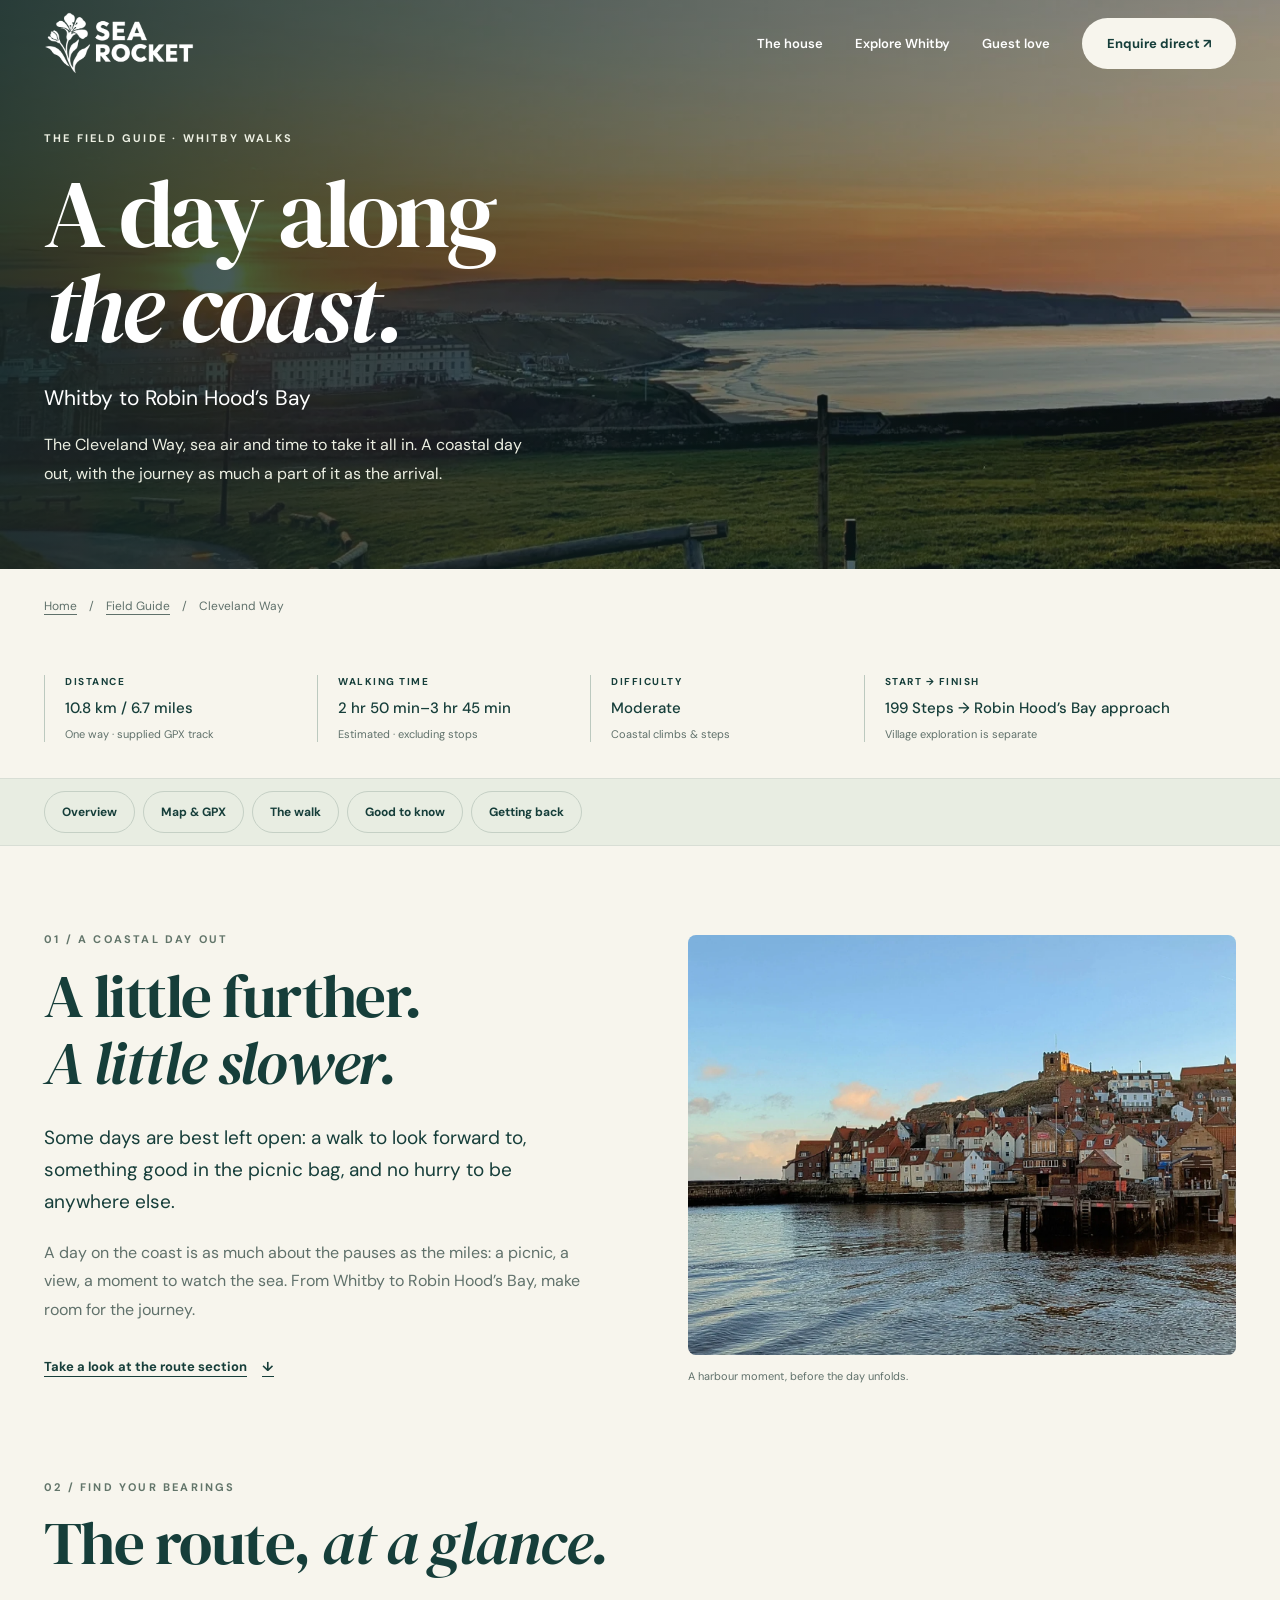
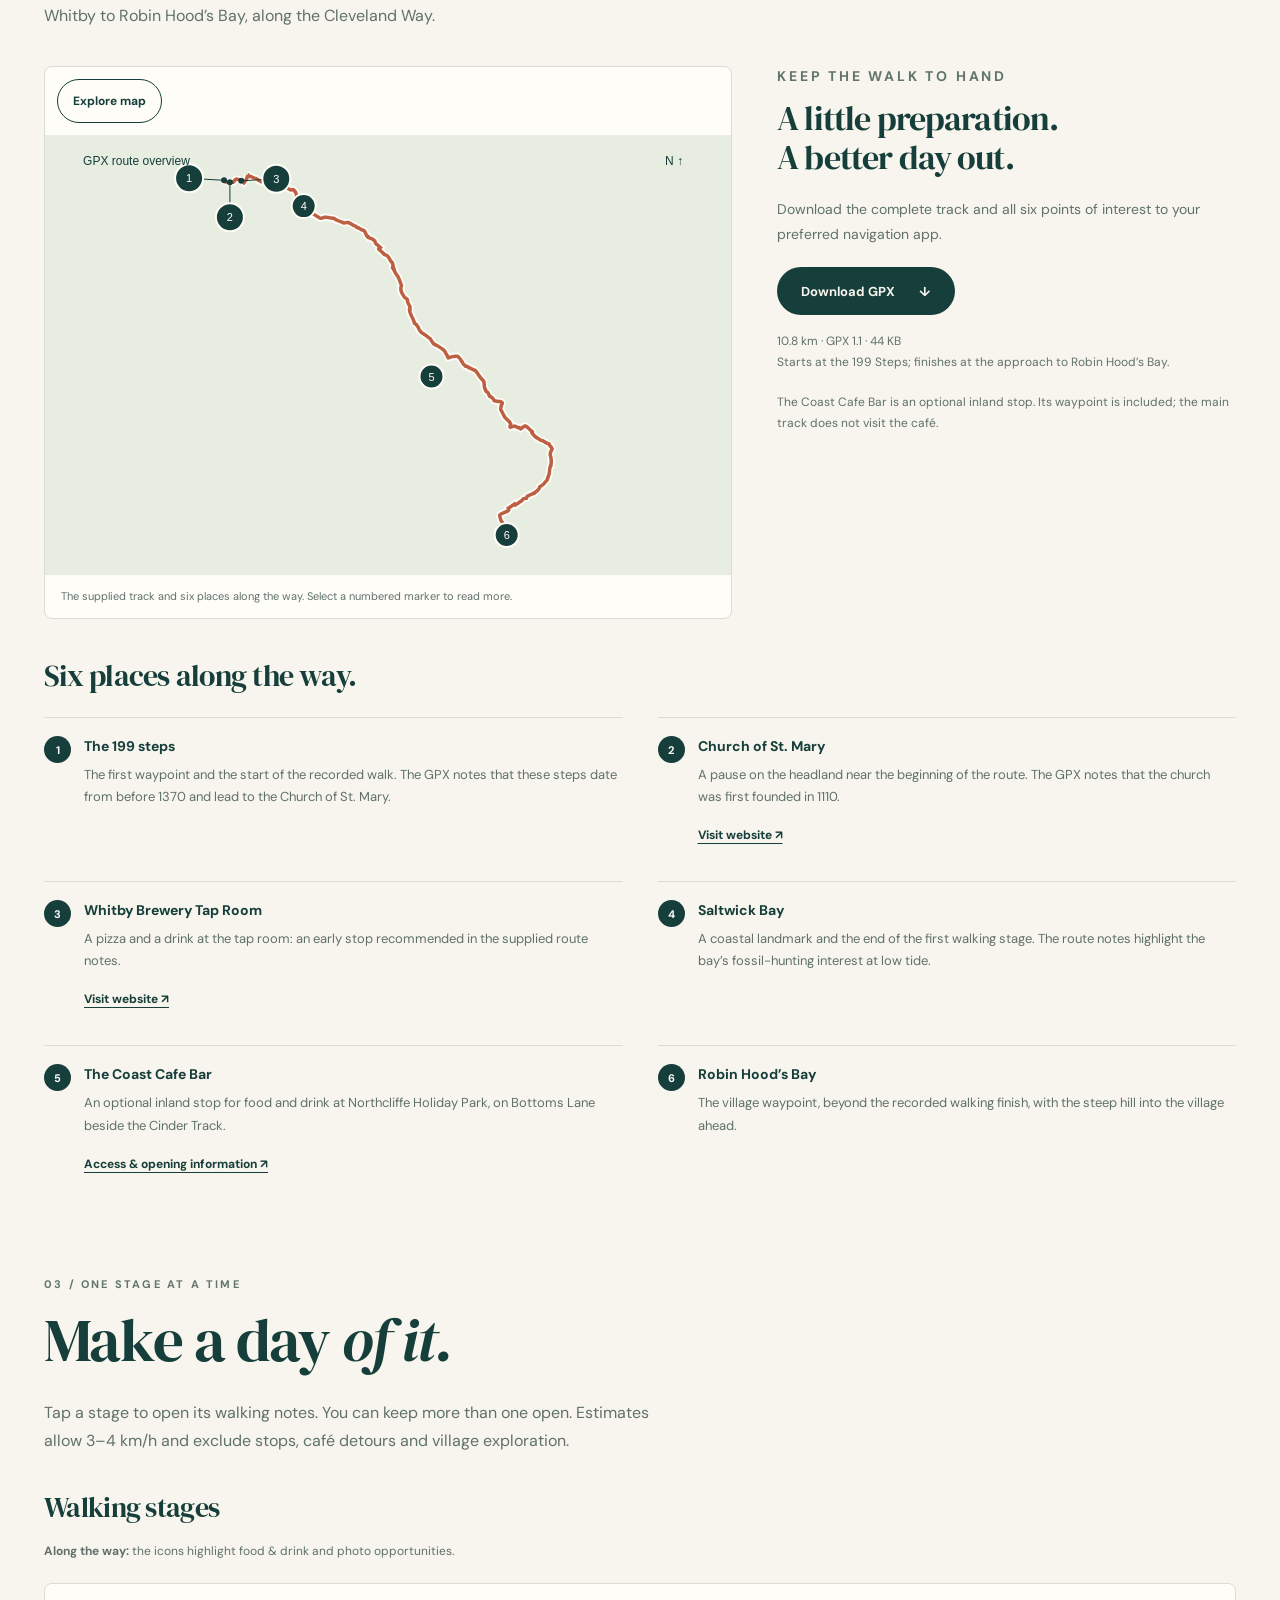
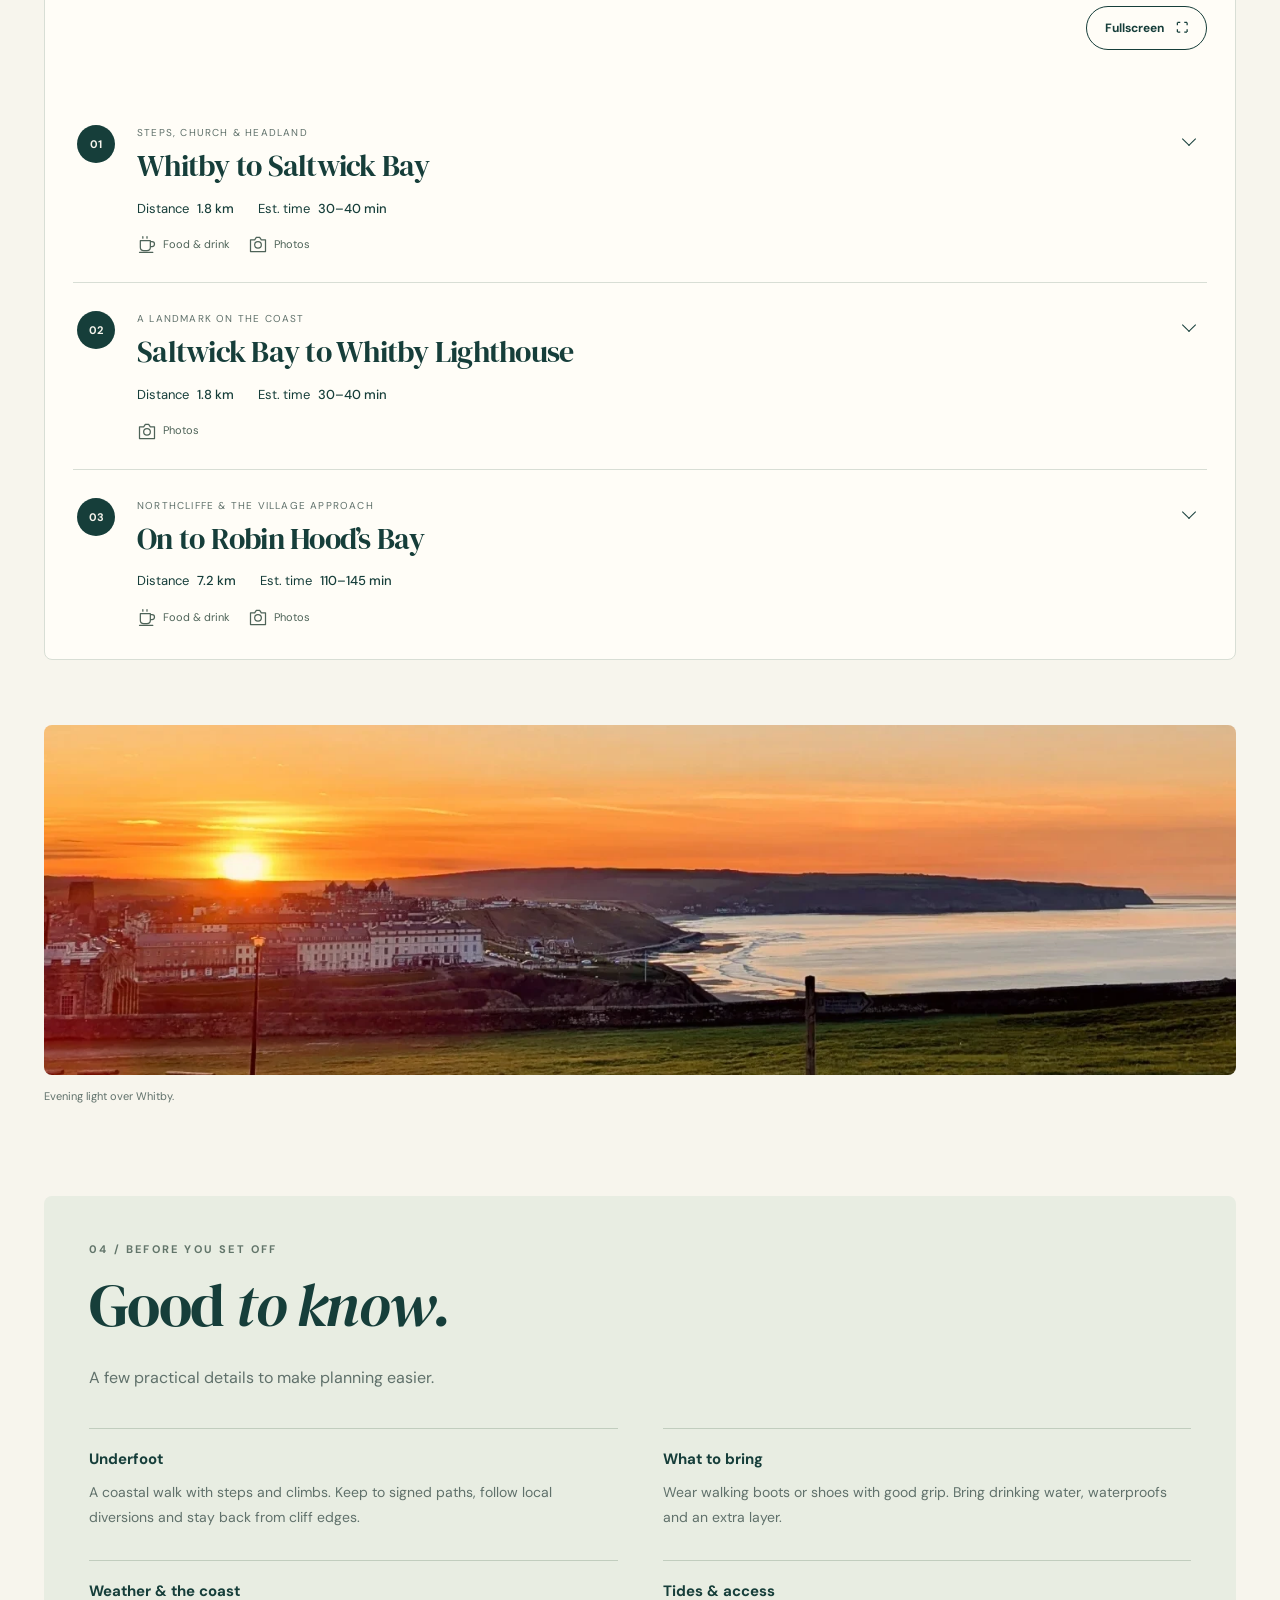
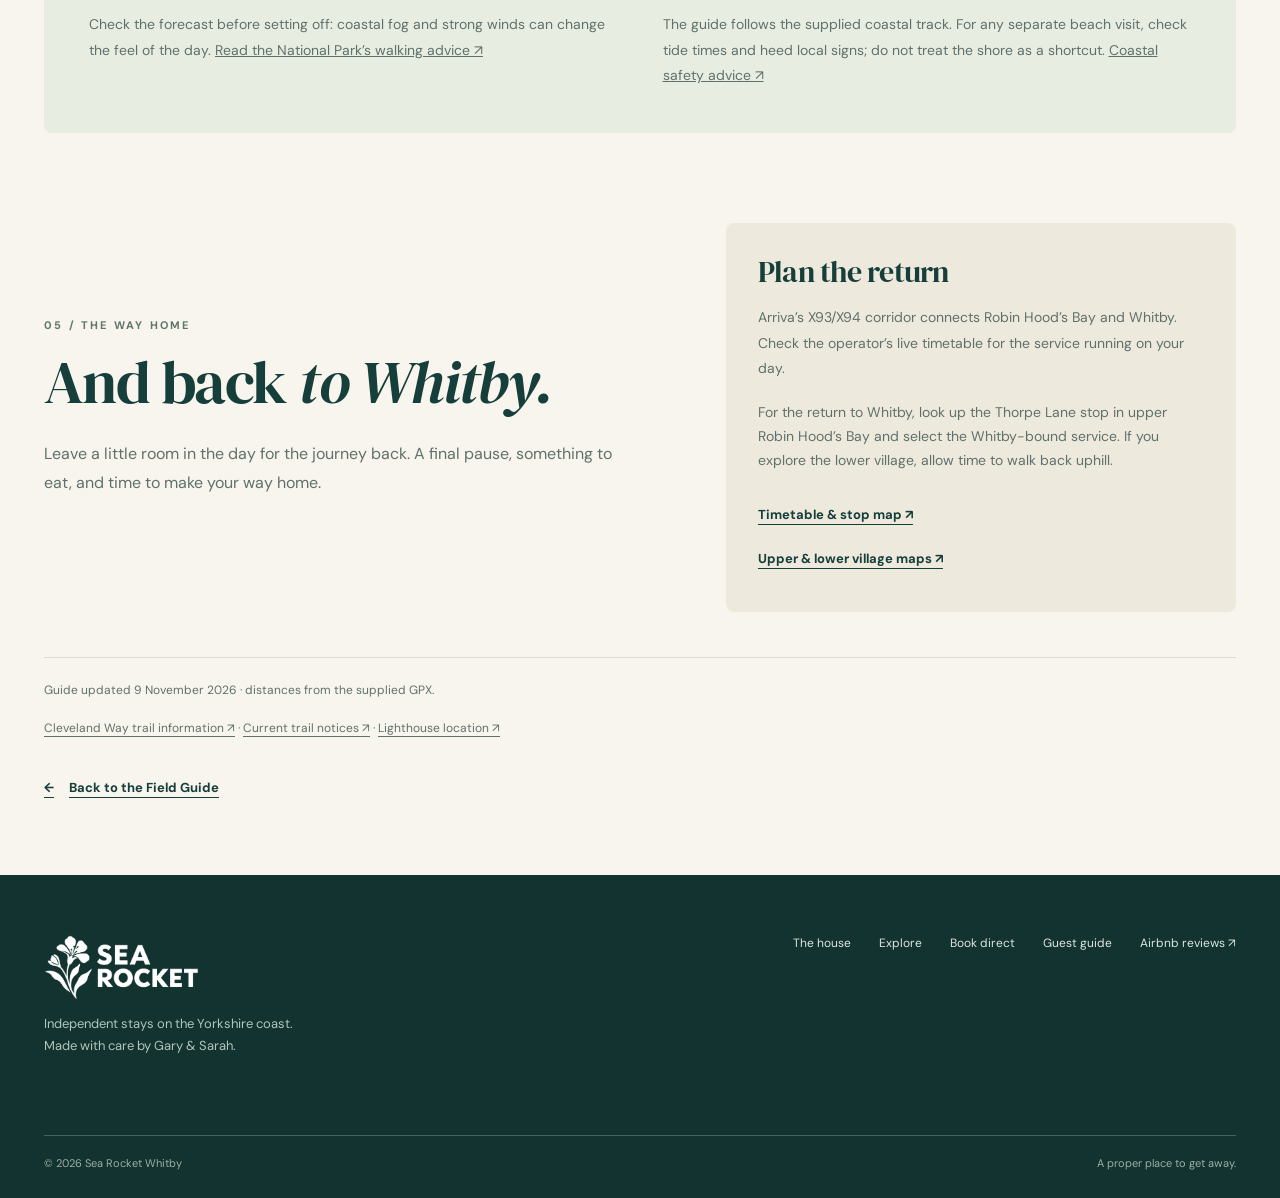
==== cleveland-way.html @ 16b8eaa2 "Add Cleveland Way walking guide with GPX map and mobile stages" ====
<!doctype html>
<html lang="en-GB">
<head>
  <meta charset="utf-8">
  <meta name="viewport" content="width=device-width, initial-scale=1">
  <meta name="theme-color" content="#163e3a">
  <meta name="robots" content="index,follow">
  <link rel="canonical" href="https://searocketwhitby.co.uk/cleveland-way.html">
  <meta property="og:type" content="article">
  <meta property="og:locale" content="en_GB">
  <meta property="og:site_name" content="Sea Rocket Whitby">
  <meta property="og:title" content="Whitby to Robin Hood’s Bay — the Cleveland Way">
  <meta property="og:description" content="A 6.7-mile coastal day out, with walking stages, places to pause, an interactive map and a downloadable GPX.">
  <meta property="og:url" content="https://searocketwhitby.co.uk/cleveland-way.html">
  <meta property="og:image" content="https://searocketwhitby.co.uk/assets/explore-sunset.webp">
  <meta property="og:image:alt" content="Evening light over Whitby and the coast">
  <meta name="twitter:card" content="summary_large_image">
  <meta name="twitter:title" content="Whitby to Robin Hood’s Bay — the Cleveland Way">
  <meta name="twitter:description" content="6.7 miles of coastline, with walking stages, route map and GPX.">
  <meta name="twitter:image" content="https://searocketwhitby.co.uk/assets/explore-sunset.webp">
  <meta name="twitter:image:alt" content="Evening light over Whitby and the coast">
  <title>Whitby to Robin Hood’s Bay | Sea Rocket Field Guide</title>
  <meta name="description" content="An editorial walking guide to the Cleveland Way from Whitby to Robin Hood’s Bay.">
  <link rel="preconnect" href="https://fonts.googleapis.com">
  <link rel="preconnect" href="https://fonts.gstatic.com" crossorigin>
  <link href="https://fonts.googleapis.com/css2?family=DM+Sans:wght@400;500;600;700&family=DM+Serif+Display:ital@0;1&display=swap" rel="stylesheet">
  <link rel="stylesheet" href="assets/walking-guide.css">
  <link rel="stylesheet" href="assets/site-chrome.css">
</head>
<body>
  <a class="skip-link" href="#main">Skip to guide</a>
  <header class="header wrap"><a class="brand" href="index.html#top" aria-label="Sea Rocket home"><img class="brand-logo" src="assets/sea-rocket-logo-white.png" alt="Sea Rocket"></a><nav class="nav"><a href="index.html#house">The house</a><a href="index.html#explore">Explore Whitby</a><a href="index.html#reviews">Guest love</a><a class="pill light" href="index.html#book">Enquire direct ↗</a></nav></header>
  <main id="main">
    <section class="walk-hero" aria-labelledby="walk-title">
      <img class="hero-photo" src="assets/explore-sunset.webp" alt="Evening light across Whitby and the coast" width="1440" height="1440" fetchpriority="high">
      <div class="wrap hero-copy"><p class="eyebrow">The Field Guide · Whitby walks</p><h1 id="walk-title">A day along<br><em>the coast.</em></h1><p class="hero-route">Whitby to Robin Hood’s Bay</p><p class="hero-description">The Cleveland Way, sea air and time to take it all in. A coastal day out, with the journey as much a part of it as the arrival.</p></div>
    </section>
    <div class="wrap">
      <nav class="breadcrumb" aria-label="Breadcrumb"><a href="index.html">Home</a><span aria-hidden="true">/</span><a href="index.html#field-guide">Field Guide</a><span aria-hidden="true">/</span><span aria-current="page">Cleveland Way</span></nav>
      <dl class="route-facts" aria-label="Walk at a glance">
        <div><dt>Distance</dt><dd>10.8 km / 6.7 miles<small>One way · supplied GPX track</small></dd></div>
        <div><dt>Walking time</dt><dd>2 hr 50 min–3 hr 45 min<small>Estimated · excluding stops</small></dd></div>
        <div><dt>Difficulty</dt><dd>Moderate<small>Coastal climbs &amp; steps</small></dd></div>
        <div><dt>Start → finish</dt><dd>199 Steps → Robin Hood’s Bay approach<small>Village exploration is separate</small></dd></div>
      </dl>
    </div>
    <nav class="quick-nav" aria-label="On this page"><div class="wrap quick-nav-inner"><a href="#overview">Overview</a><a href="#route-map">Map &amp; GPX</a><a href="#stages">The walk</a><a href="#good-to-know">Good to know</a><a href="#return">Getting back</a></div></nav>
    <div class="wrap article-shell">
      <section class="intro" id="overview"><div><p class="kicker">01 / A coastal day out</p><h2>A little further.<br><em>A little slower.</em></h2><p class="lead">Some days are best left open: a walk to look forward to, something good in the picnic bag, and no hurry to be anywhere else.</p><p>A day on the coast is as much about the pauses as the miles: a picnic, a view, a moment to watch the sea. From Whitby to Robin Hood’s Bay, make room for the journey.</p><a class="text-link" href="#route-map">Take a look at the route section <span aria-hidden="true">↓</span></a></div>
      <figure class="editorial-photo"><img src="assets/explore-harbour.webp" alt="Whitby harbour looking towards the headland" width="1200" height="900" loading="lazy"><figcaption>A harbour moment, before the day unfolds.</figcaption></figure></section>
      <section class="route-section section-space" id="route-map" aria-labelledby="map-title"><div class="section-heading"><p class="kicker">02 / Find your bearings</p><h2 id="map-title">The route, <em>at a glance.</em></h2><p>Whitby to Robin Hood’s Bay, along the Cleveland Way.</p></div>
        <div class="route-layout"><div id="map-slot"><div class="walk-map-shell" id="walk-map-shell"><div class="map-toolbar"><button type="button" id="map-explore" hidden>Explore map</button><button type="button" id="map-fit" hidden>Whole route</button><button type="button" id="map-fullscreen" aria-haspopup="dialog" aria-controls="map-dialog" aria-expanded="false" hidden>Fullscreen ⛶</button></div><div id="walk-map" class="walk-map" role="region" aria-label="Walking route map"><svg viewBox="0 0 650 440" role="img" aria-label="Overview of the supplied GPX track, running from Whitby to Robin Hood’s Bay, with six numbered points of interest"><path d="M161.0,45.3 L162.1,46.7 L162.3,46.9 L162.5,47.0 L163.0,47.0 L165.3,47.2 L165.5,47.2 L167.5,47.3 L169.4,47.3 L169.6,47.3 L170.1,47.3 L170.5,46.9 L170.9,46.4 L171.2,45.8 L171.6,45.3 L172.4,44.7 L172.7,44.4 L173.1,44.2 L173.6,44.1 L174.1,44.2 L176.6,45.0 L177.1,45.1 L180.5,47.1 L180.9,47.7 L181.0,47.6 L181.9,46.0 L182.9,45.3 L183.6,43.8 L184.2,41.8 L184.7,40.1 L184.7,40.0 L184.6,40.0 L184.7,40.0 L186.6,41.3 L188.5,41.8 L189.5,42.2 L190.2,42.7 L190.7,43.0 L193.5,43.8 L194.6,44.5 L195.6,45.4 L196.2,45.8 L197.9,46.5 L198.9,46.7 L199.4,46.8 L200.2,47.1 L200.7,47.2 L201.3,47.1 L201.7,47.1 L203.0,46.7 L203.7,46.6 L204.5,46.2 L205.1,45.9 L205.9,45.7 L206.6,45.7 L206.8,45.7 L208.6,46.5 L209.5,47.5 L210.2,48.0 L210.7,48.5 L211.1,49.3 L212.7,50.1 L213.9,50.8 L214.8,50.6 L215.8,50.4 L216.9,49.7 L217.2,49.6 L218.1,49.5 L218.9,49.3 L219.3,49.2 L219.4,49.2 L220.3,50.2 L221.7,51.6 L222.8,52.4 L224.1,53.1 L225.0,53.6 L225.8,53.9 L226.8,54.6 L227.8,54.9 L228.8,54.8 L230.1,54.6 L230.3,54.7 L230.6,55.0 L231.7,56.2 L232.0,56.6 L232.6,57.5 L232.7,57.7 L233.3,59.5 L233.5,61.4 L234.1,63.9 L234.6,64.6 L239.3,70.0 L240.5,71.1 L242.3,72.7 L243.2,73.5 L243.9,74.2 L244.2,74.6 L244.5,75.3 L244.6,76.0 L245.4,76.7 L246.2,78.0 L246.9,78.6 L247.8,79.2 L248.4,79.3 L249.6,78.8 L250.8,79.2 L251.7,79.9 L254.3,81.6 L256.5,82.9 L257.6,83.2 L258.5,83.2 L259.6,82.8 L260.5,82.5 L261.5,82.3 L263.1,82.3 L264.7,82.4 L266.4,82.8 L268.4,83.1 L270.9,83.5 L272.7,84.6 L273.9,85.2 L275.1,85.7 L276.7,86.3 L278.2,86.8 L278.9,87.2 L279.7,87.5 L280.8,87.9 L282.2,87.8 L284.0,87.5 L285.0,87.6 L285.1,87.6 L286.5,88.2 L288.3,89.1 L289.6,89.9 L291.0,90.6 L292.9,91.4 L293.3,92.1 L294.5,92.7 L295.3,92.8 L297.1,93.9 L298.8,94.8 L300.4,95.4 L301.3,96.0 L302.0,97.0 L302.8,99.0 L303.3,100.3 L304.4,101.6 L304.5,101.5 L304.8,101.5 L304.8,101.5 L305.0,101.5 L305.7,102.4 L306.7,103.1 L309.0,103.9 L310.2,104.7 L311.0,105.5 L311.5,105.7 L311.7,105.9 L311.8,106.1 L312.3,107.7 L312.9,108.9 L314.0,109.7 L314.5,109.9 L317.2,112.4 L317.4,112.6 L317.2,112.8 L315.7,113.6 L315.6,114.0 L316.3,114.7 L317.9,116.2 L318.5,116.7 L320.2,118.3 L321.2,119.5 L323.8,120.4 L325.3,122.1 L326.4,123.7 L327.0,125.0 L328.0,126.4 L329.2,127.8 L329.6,128.7 L329.9,130.5 L330.1,131.9 L330.3,132.1 L330.4,132.4 L329.6,132.2 L329.4,132.5 L329.7,133.2 L330.1,133.8 L330.9,135.2 L331.6,136.4 L332.3,137.9 L334.1,140.5 L335.0,141.8 L336.4,145.2 L337.7,148.7 L338.4,150.5 L337.9,151.9 L337.8,153.3 L337.8,154.7 L337.8,155.1 L338.3,156.2 L338.4,157.3 L340.7,161.2 L341.2,162.0 L342.9,163.4 L344.1,164.4 L344.5,165.4 L344.5,166.6 L344.6,167.3 L345.6,169.2 L345.9,170.0 L346.7,171.4 L347.0,172.1 L346.4,173.7 L346.4,174.2 L346.7,174.4 L346.8,174.7 L347.0,174.8 L347.0,175.0 L346.7,175.4 L346.6,176.0 L347.1,177.9 L348.4,181.0 L349.7,183.4 L350.3,185.2 L351.1,186.7 L351.3,188.2 L351.3,188.2 L353.2,189.6 L355.2,192.4 L356.0,194.5 L357.0,196.0 L358.3,197.5 L361.7,199.7 L367.3,203.9 L367.4,204.1 L370.1,208.4 L372.0,209.6 L373.5,210.3 L374.6,210.9 L379.1,213.9 L381.0,215.5 L382.1,217.0 L382.9,218.7 L384.3,220.8 L384.3,221.3 L385.0,222.5 L385.1,222.7 L385.2,222.7 L385.6,222.7 L385.8,222.8 L386.2,222.7 L386.8,222.3 L388.4,221.9 L389.4,221.6 L391.8,221.2 L393.5,221.2 L394.3,221.2 L394.6,221.3 L394.8,221.4 L395.1,221.7 L397.3,224.2 L399.1,227.0 L400.2,229.0 L400.7,229.6 L401.2,230.0 L401.9,230.4 L402.1,230.6 L402.6,231.1 L402.7,231.3 L403.6,231.3 L404.2,231.5 L404.8,231.8 L405.2,232.1 L405.6,232.8 L406.0,232.9 L406.4,233.0 L406.6,233.0 L406.8,233.0 L406.9,233.0 L407.1,233.3 L407.5,233.4 L412.6,235.8 L412.7,235.9 L415.0,239.2 L417.0,242.1 L420.1,245.7 L420.6,246.3 L420.8,246.9 L420.9,247.5 L421.0,248.4 L421.3,251.7 L421.4,252.6 L422.5,254.6 L422.6,254.9 L422.4,255.4 L422.5,255.7 L422.6,255.9 L422.8,256.2 L423.1,256.5 L424.0,257.0 L424.6,257.4 L425.0,257.9 L425.4,258.6 L426.2,260.6 L426.5,261.1 L428.7,262.4 L429.2,262.9 L430.5,264.5 L431.0,265.5 L431.1,265.5 L431.2,265.7 L431.5,265.8 L432.9,266.0 L434.9,266.4 L436.8,266.6 L437.4,266.7 L438.8,267.5 L439.1,267.8 L439.2,268.0 L439.2,268.1 L439.2,268.3 L438.7,269.5 L438.2,270.4 L438.1,270.9 L437.6,273.9 L437.7,274.4 L438.2,275.5 L438.8,276.6 L439.6,278.3 L441.1,281.1 L441.5,281.9 L443.2,283.8 L444.3,284.8 L445.2,285.8 L445.7,286.1 L446.6,287.0 L446.8,287.7 L446.9,288.0 L447.3,288.4 L447.5,288.7 L447.4,289.7 L447.2,290.7 L446.9,291.5 L446.9,291.9 L447.1,292.2 L447.3,292.3 L447.7,292.2 L448.0,292.0 L448.2,291.9 L450.7,291.2 L451.3,291.1 L451.8,291.2 L452.4,291.4 L452.9,291.6 L454.3,292.5 L454.7,292.5 L455.0,292.6 L456.0,292.5 L456.7,293.0 L457.2,293.4 L457.4,293.8 L457.5,293.9 L457.7,293.8 L458.9,293.0 L459.3,292.7 L459.6,292.3 L460.7,291.4 L461.8,290.9 L462.2,290.9 L462.3,291.0 L463.9,291.9 L464.7,292.6 L467.9,295.7 L469.2,296.6 L469.2,296.9 L468.8,297.7 L468.9,297.9 L469.2,298.3 L472.3,301.8 L476.2,304.3 L476.9,304.8 L477.4,305.1 L479.6,305.7 L481.0,306.4 L481.5,306.8 L481.7,307.0 L484.3,308.4 L485.9,309.0 L486.1,309.3 L486.8,310.5 L487.3,311.3 L488.3,312.3 L488.9,314.1 L489.0,314.2 L488.0,316.1 L487.5,317.2 L487.1,318.7 L487.1,319.7 L487.3,320.7 L487.8,322.3 L488.1,324.6 L488.2,327.5 L487.9,329.7 L487.9,329.8 L487.7,329.8 L487.2,331.7 L486.9,332.4 L486.7,333.8 L486.5,335.1 L486.1,338.9 L485.5,340.7 L484.7,342.6 L484.9,342.7 L484.9,342.9 L484.7,343.4 L484.5,343.8 L484.3,344.5 L484.1,344.8 L484.0,345.1 L483.0,346.1 L480.3,349.3 L479.5,349.9 L476.6,351.9 L476.4,352.4 L476.0,353.7 L475.8,354.0 L474.2,355.6 L471.7,357.6 L471.5,357.8 L471.5,357.9 L471.4,358.0 L471.2,358.3 L469.9,358.8 L469.7,358.6 L466.2,360.3 L464.3,361.2 L463.2,363.3 L460.8,363.6 L460.4,363.8 L459.9,364.1 L458.6,365.8 L458.3,366.1 L456.8,366.8 L455.8,367.6 L454.2,368.7 L453.3,369.4 L452.2,370.1 L452.1,370.0 L451.4,369.0 L449.9,370.2 L449.3,370.4 L448.8,370.9 L447.5,371.9 L445.9,372.8 L445.2,373.3 L445.5,373.9 L445.6,374.3 L445.6,374.7 L445.5,375.1 L445.2,375.6 L444.8,375.9 L443.8,376.4 L440.4,377.9 L438.7,378.6 L437.9,378.9 L436.9,379.9 L436.7,380.3 L436.6,380.8 L436.7,381.4 L437.2,383.2 L437.5,384.4 L438.2,385.8 L439.0,387.1 L440.1,388.4 L440.9,389.7 L441.7,391.2 L442.1,392.1 L442.1,392.4 L442.0,392.8 L441.9,392.8" fill="none" stroke="#fffdf7" stroke-width="7"/><path d="M161.0,45.3 L162.1,46.7 L162.3,46.9 L162.5,47.0 L163.0,47.0 L165.3,47.2 L165.5,47.2 L167.5,47.3 L169.4,47.3 L169.6,47.3 L170.1,47.3 L170.5,46.9 L170.9,46.4 L171.2,45.8 L171.6,45.3 L172.4,44.7 L172.7,44.4 L173.1,44.2 L173.6,44.1 L174.1,44.2 L176.6,45.0 L177.1,45.1 L180.5,47.1 L180.9,47.7 L181.0,47.6 L181.9,46.0 L182.9,45.3 L183.6,43.8 L184.2,41.8 L184.7,40.1 L184.7,40.0 L184.6,40.0 L184.7,40.0 L186.6,41.3 L188.5,41.8 L189.5,42.2 L190.2,42.7 L190.7,43.0 L193.5,43.8 L194.6,44.5 L195.6,45.4 L196.2,45.8 L197.9,46.5 L198.9,46.7 L199.4,46.8 L200.2,47.1 L200.7,47.2 L201.3,47.1 L201.7,47.1 L203.0,46.7 L203.7,46.6 L204.5,46.2 L205.1,45.9 L205.9,45.7 L206.6,45.7 L206.8,45.7 L208.6,46.5 L209.5,47.5 L210.2,48.0 L210.7,48.5 L211.1,49.3 L212.7,50.1 L213.9,50.8 L214.8,50.6 L215.8,50.4 L216.9,49.7 L217.2,49.6 L218.1,49.5 L218.9,49.3 L219.3,49.2 L219.4,49.2 L220.3,50.2 L221.7,51.6 L222.8,52.4 L224.1,53.1 L225.0,53.6 L225.8,53.9 L226.8,54.6 L227.8,54.9 L228.8,54.8 L230.1,54.6 L230.3,54.7 L230.6,55.0 L231.7,56.2 L232.0,56.6 L232.6,57.5 L232.7,57.7 L233.3,59.5 L233.5,61.4 L234.1,63.9 L234.6,64.6 L239.3,70.0 L240.5,71.1 L242.3,72.7 L243.2,73.5 L243.9,74.2 L244.2,74.6 L244.5,75.3 L244.6,76.0 L245.4,76.7 L246.2,78.0 L246.9,78.6 L247.8,79.2 L248.4,79.3 L249.6,78.8 L250.8,79.2 L251.7,79.9 L254.3,81.6 L256.5,82.9 L257.6,83.2 L258.5,83.2 L259.6,82.8 L260.5,82.5 L261.5,82.3 L263.1,82.3 L264.7,82.4 L266.4,82.8 L268.4,83.1 L270.9,83.5 L272.7,84.6 L273.9,85.2 L275.1,85.7 L276.7,86.3 L278.2,86.8 L278.9,87.2 L279.7,87.5 L280.8,87.9 L282.2,87.8 L284.0,87.5 L285.0,87.6 L285.1,87.6 L286.5,88.2 L288.3,89.1 L289.6,89.9 L291.0,90.6 L292.9,91.4 L293.3,92.1 L294.5,92.7 L295.3,92.8 L297.1,93.9 L298.8,94.8 L300.4,95.4 L301.3,96.0 L302.0,97.0 L302.8,99.0 L303.3,100.3 L304.4,101.6 L304.5,101.5 L304.8,101.5 L304.8,101.5 L305.0,101.5 L305.7,102.4 L306.7,103.1 L309.0,103.9 L310.2,104.7 L311.0,105.5 L311.5,105.7 L311.7,105.9 L311.8,106.1 L312.3,107.7 L312.9,108.9 L314.0,109.7 L314.5,109.9 L317.2,112.4 L317.4,112.6 L317.2,112.8 L315.7,113.6 L315.6,114.0 L316.3,114.7 L317.9,116.2 L318.5,116.7 L320.2,118.3 L321.2,119.5 L323.8,120.4 L325.3,122.1 L326.4,123.7 L327.0,125.0 L328.0,126.4 L329.2,127.8 L329.6,128.7 L329.9,130.5 L330.1,131.9 L330.3,132.1 L330.4,132.4 L329.6,132.2 L329.4,132.5 L329.7,133.2 L330.1,133.8 L330.9,135.2 L331.6,136.4 L332.3,137.9 L334.1,140.5 L335.0,141.8 L336.4,145.2 L337.7,148.7 L338.4,150.5 L337.9,151.9 L337.8,153.3 L337.8,154.7 L337.8,155.1 L338.3,156.2 L338.4,157.3 L340.7,161.2 L341.2,162.0 L342.9,163.4 L344.1,164.4 L344.5,165.4 L344.5,166.6 L344.6,167.3 L345.6,169.2 L345.9,170.0 L346.7,171.4 L347.0,172.1 L346.4,173.7 L346.4,174.2 L346.7,174.4 L346.8,174.7 L347.0,174.8 L347.0,175.0 L346.7,175.4 L346.6,176.0 L347.1,177.9 L348.4,181.0 L349.7,183.4 L350.3,185.2 L351.1,186.7 L351.3,188.2 L351.3,188.2 L353.2,189.6 L355.2,192.4 L356.0,194.5 L357.0,196.0 L358.3,197.5 L361.7,199.7 L367.3,203.9 L367.4,204.1 L370.1,208.4 L372.0,209.6 L373.5,210.3 L374.6,210.9 L379.1,213.9 L381.0,215.5 L382.1,217.0 L382.9,218.7 L384.3,220.8 L384.3,221.3 L385.0,222.5 L385.1,222.7 L385.2,222.7 L385.6,222.7 L385.8,222.8 L386.2,222.7 L386.8,222.3 L388.4,221.9 L389.4,221.6 L391.8,221.2 L393.5,221.2 L394.3,221.2 L394.6,221.3 L394.8,221.4 L395.1,221.7 L397.3,224.2 L399.1,227.0 L400.2,229.0 L400.7,229.6 L401.2,230.0 L401.9,230.4 L402.1,230.6 L402.6,231.1 L402.7,231.3 L403.6,231.3 L404.2,231.5 L404.8,231.8 L405.2,232.1 L405.6,232.8 L406.0,232.9 L406.4,233.0 L406.6,233.0 L406.8,233.0 L406.9,233.0 L407.1,233.3 L407.5,233.4 L412.6,235.8 L412.7,235.9 L415.0,239.2 L417.0,242.1 L420.1,245.7 L420.6,246.3 L420.8,246.9 L420.9,247.5 L421.0,248.4 L421.3,251.7 L421.4,252.6 L422.5,254.6 L422.6,254.9 L422.4,255.4 L422.5,255.7 L422.6,255.9 L422.8,256.2 L423.1,256.5 L424.0,257.0 L424.6,257.4 L425.0,257.9 L425.4,258.6 L426.2,260.6 L426.5,261.1 L428.7,262.4 L429.2,262.9 L430.5,264.5 L431.0,265.5 L431.1,265.5 L431.2,265.7 L431.5,265.8 L432.9,266.0 L434.9,266.4 L436.8,266.6 L437.4,266.7 L438.8,267.5 L439.1,267.8 L439.2,268.0 L439.2,268.1 L439.2,268.3 L438.7,269.5 L438.2,270.4 L438.1,270.9 L437.6,273.9 L437.7,274.4 L438.2,275.5 L438.8,276.6 L439.6,278.3 L441.1,281.1 L441.5,281.9 L443.2,283.8 L444.3,284.8 L445.2,285.8 L445.7,286.1 L446.6,287.0 L446.8,287.7 L446.9,288.0 L447.3,288.4 L447.5,288.7 L447.4,289.7 L447.2,290.7 L446.9,291.5 L446.9,291.9 L447.1,292.2 L447.3,292.3 L447.7,292.2 L448.0,292.0 L448.2,291.9 L450.7,291.2 L451.3,291.1 L451.8,291.2 L452.4,291.4 L452.9,291.6 L454.3,292.5 L454.7,292.5 L455.0,292.6 L456.0,292.5 L456.7,293.0 L457.2,293.4 L457.4,293.8 L457.5,293.9 L457.7,293.8 L458.9,293.0 L459.3,292.7 L459.6,292.3 L460.7,291.4 L461.8,290.9 L462.2,290.9 L462.3,291.0 L463.9,291.9 L464.7,292.6 L467.9,295.7 L469.2,296.6 L469.2,296.9 L468.8,297.7 L468.9,297.9 L469.2,298.3 L472.3,301.8 L476.2,304.3 L476.9,304.8 L477.4,305.1 L479.6,305.7 L481.0,306.4 L481.5,306.8 L481.7,307.0 L484.3,308.4 L485.9,309.0 L486.1,309.3 L486.8,310.5 L487.3,311.3 L488.3,312.3 L488.9,314.1 L489.0,314.2 L488.0,316.1 L487.5,317.2 L487.1,318.7 L487.1,319.7 L487.3,320.7 L487.8,322.3 L488.1,324.6 L488.2,327.5 L487.9,329.7 L487.9,329.8 L487.7,329.8 L487.2,331.7 L486.9,332.4 L486.7,333.8 L486.5,335.1 L486.1,338.9 L485.5,340.7 L484.7,342.6 L484.9,342.7 L484.9,342.9 L484.7,343.4 L484.5,343.8 L484.3,344.5 L484.1,344.8 L484.0,345.1 L483.0,346.1 L480.3,349.3 L479.5,349.9 L476.6,351.9 L476.4,352.4 L476.0,353.7 L475.8,354.0 L474.2,355.6 L471.7,357.6 L471.5,357.8 L471.5,357.9 L471.4,358.0 L471.2,358.3 L469.9,358.8 L469.7,358.6 L466.2,360.3 L464.3,361.2 L463.2,363.3 L460.8,363.6 L460.4,363.8 L459.9,364.1 L458.6,365.8 L458.3,366.1 L456.8,366.8 L455.8,367.6 L454.2,368.7 L453.3,369.4 L452.2,370.1 L452.1,370.0 L451.4,369.0 L449.9,370.2 L449.3,370.4 L448.8,370.9 L447.5,371.9 L445.9,372.8 L445.2,373.3 L445.5,373.9 L445.6,374.3 L445.6,374.7 L445.5,375.1 L445.2,375.6 L444.8,375.9 L443.8,376.4 L440.4,377.9 L438.7,378.6 L437.9,378.9 L436.9,379.9 L436.7,380.3 L436.6,380.8 L436.7,381.4 L437.2,383.2 L437.5,384.4 L438.2,385.8 L439.0,387.1 L440.1,388.4 L440.9,389.7 L441.7,391.2 L442.1,392.1 L442.1,392.4 L442.0,392.8 L441.9,392.8" fill="none" stroke="#bd5f42" stroke-width="3.5"/><a href="#poi-1" aria-label="The 199 steps"><line x1="161" y1="45.3" x2="126" y2="43.3" stroke="#163e3a" stroke-width="1"/><circle cx="161" cy="45.3" r="3" fill="#163e3a"/><circle class="overview-poi-label" cx="126" cy="43.3" r="14" fill="#163e3a" stroke="#fffdf7" stroke-width="2"/><text x="126" y="47.3" text-anchor="middle" fill="white" font-size="11" font-family="sans-serif">1</text></a><a href="#poi-2" aria-label="Church of St. Mary"><line x1="166.8" y1="47.3" x2="166.8" y2="82.3" stroke="#163e3a" stroke-width="1"/><circle cx="166.8" cy="47.3" r="3" fill="#163e3a"/><circle class="overview-poi-label" cx="166.8" cy="82.3" r="14" fill="#163e3a" stroke="#fffdf7" stroke-width="2"/><text x="166.8" y="86.3" text-anchor="middle" fill="white" font-size="11" font-family="sans-serif">2</text></a><a href="#poi-3" aria-label="Whitby Brewery Tap Room"><line x1="178.2" y1="45.8" x2="213.2" y2="43.8" stroke="#163e3a" stroke-width="1"/><circle cx="178.2" cy="45.8" r="3" fill="#163e3a"/><circle class="overview-poi-label" cx="213.2" cy="43.8" r="14" fill="#163e3a" stroke="#fffdf7" stroke-width="2"/><text x="213.2" y="47.8" text-anchor="middle" fill="white" font-size="11" font-family="sans-serif">3</text></a><a href="#poi-4" aria-label="Saltwick Bay"><circle cx="240.6" cy="71.1" r="12" fill="#163e3a" stroke="#fffdf7" stroke-width="2"/><text x="240.6" y="75.1" text-anchor="middle" fill="white" font-size="11" font-family="sans-serif">4</text></a><a href="#poi-5" aria-label="The Coast Cafe Bar"><circle cx="368.4" cy="241.5" r="12" fill="#163e3a" stroke="#fffdf7" stroke-width="2"/><text x="368.4" y="245.5" text-anchor="middle" fill="white" font-size="11" font-family="sans-serif">5</text></a><a href="#poi-6" aria-label="Robin Hoods Bay"><circle cx="443.6" cy="400.0" r="12" fill="#163e3a" stroke="#fffdf7" stroke-width="2"/><text x="443.6" y="404.0" text-anchor="middle" fill="white" font-size="11" font-family="sans-serif">6</text></a><text x="20" y="30" fill="#163e3a" font-size="12" font-family="sans-serif">GPX route overview</text><text x="620" y="30" text-anchor="end" fill="#163e3a" font-size="12" font-family="sans-serif">N ↑</text></svg></div><p id="map-status" class="map-status" role="status">The supplied track and six places along the way. Select a numbered marker to read more.</p><noscript><p class="map-status">Use the route overview and GPX download to plan your walk.</p></noscript></div></div><dialog id="map-dialog" class="map-dialog" aria-label="Walking route map"></dialog>
<aside class="route-tools"><p class="kicker">Keep the walk to hand</p><h3>A little preparation.<br>A better day out.</h3><p>Download the complete track and all six points of interest to your preferred navigation app.</p><a class="pill dark" href="assets/gpx/whitby-to-rhb-clevelandway.gpx" download="whitby-to-rhb-clevelandway.gpx">Download GPX <span aria-hidden="true">↓</span></a><p class="small route-provenance">10.8 km · GPX 1.1 · 44 KB<br>Starts at the 199 Steps; finishes at the approach to Robin Hood’s Bay.</p><p class="small">The Coast Cafe Bar is an optional inland stop. Its waypoint is included; the main track does not visit the café.</p></aside></div>
        <div class="poi-index"><h3>Six places along the way.</h3><ol><li id="poi-1"><span class="poi-number">1</span><div><h4>The 199 steps</h4><p>The first waypoint and the start of the recorded walk. The GPX notes that these steps date from before 1370 and lead to the Church of St. Mary.</p></div></li><li id="poi-2"><span class="poi-number">2</span><div><h4>Church of St. Mary</h4><p>A pause on the headland near the beginning of the route. The GPX notes that the church was first founded in 1110.</p><a href="https://en.wikipedia.org/wiki/St_Mary&#39;s_Church,_Whitby" target="_blank" rel="noopener noreferrer">Visit website ↗</a></div></li><li id="poi-3"><span class="poi-number">3</span><div><h4>Whitby Brewery Tap Room</h4><p>A pizza and a drink at the tap room: an early stop recommended in the supplied route notes.</p><a href="https://www.whitby-brewery.com/" target="_blank" rel="noopener noreferrer">Visit website ↗</a></div></li><li id="poi-4"><span class="poi-number">4</span><div><h4>Saltwick Bay</h4><p>A coastal landmark and the end of the first walking stage. The route notes highlight the bay’s fossil-hunting interest at low tide.</p></div></li><li id="poi-5"><span class="poi-number">5</span><div><h4>The Coast Cafe Bar</h4><p>An optional inland stop for food and drink at Northcliffe Holiday Park, on Bottoms Lane beside the Cinder Track.</p><a href="https://www.coast-cafebar.com/find.html" target="_blank" rel="noopener noreferrer">Access &amp; opening information ↗</a></div></li><li id="poi-6"><span class="poi-number">6</span><div><h4>Robin Hood’s Bay</h4><p>The village waypoint, beyond the recorded walking finish, with the steep hill into the village ahead.</p></div></li></ol></div>
      </section>
      <section class="section-space" id="stages" aria-labelledby="stages-title"><div class="section-heading"><p class="kicker">03 / One stage at a time</p><h2 id="stages-title">Make a day <em>of it.</em></h2><p>Tap a stage to open its walking notes. You can keep more than one open. Estimates allow 3–4 km/h and exclude stops, café detours and village exploration.</p></div>
        <svg class="stage-icon-library" xmlns="http://www.w3.org/2000/svg" aria-hidden="true" width="0" height="0"><defs>
          <symbol id="icon-refreshments" viewBox="0 0 24 24"><path d="M4 8h12v8a4 4 0 0 1-4 4H8a4 4 0 0 1-4-4Zm12 1h2a3 3 0 0 1 0 6h-2M7 3v2m5-2v2M3 22h16"/></symbol>
          <symbol id="icon-picnic" viewBox="0 0 24 24"><path d="m7 10 5-7 5 7M3 10h18l-3 11H6Zm6 4v4m6-4v4"/></symbol>
          <symbol id="icon-toilets" viewBox="0 0 24 24"><path d="M5 3h14v18H5ZM9 7v3m6-3v3M9 14h6m-3-3v7"/></symbol>
          <symbol id="icon-photo" viewBox="0 0 24 24"><path d="M3 7h5l2-3h4l2 3h5v14H3Z"/><circle cx="12" cy="13" r="4"/></symbol>
        </defs></svg>
        <h3 class="stage-card-heading" id="stage-card-title">Walking stages</h3>
        <p class="opportunity-note" id="opportunity-note"><strong>Along the way:</strong> the icons highlight food &amp; drink and photo opportunities.</p>
        <div id="stage-card-slot"><div class="stage-card" id="stage-card">
        <div class="stage-card-header"><button class="stage-focus-toggle" id="stage-focus-toggle" type="button" aria-haspopup="dialog" aria-controls="stage-focus-dialog" aria-expanded="false" hidden>Fullscreen <span aria-hidden="true">⛶</span></button></div>
        <div class="stage-card-content">
        <ol class="stages stage-accordions">
          <li><details class="stage" id="stage-1"><summary><span class="stage-number" aria-hidden="true">01</span><span class="stage-summary-copy"><span class="stage-meta">Steps, church &amp; headland</span><span class="stage-title">Whitby to Saltwick Bay</span><span class="stage-metrics"><span>Distance <b>1.8 km</b></span><span>Est. time <b>30–40 min</b></span></span><span class="stage-opportunities" aria-label="Along the way"><span class="opportunity"><svg aria-hidden="true"><use href="#icon-refreshments"/></svg>Food &amp; drink</span><span class="opportunity"><svg aria-hidden="true"><use href="#icon-photo"/></svg>Photos</span></span></span><span class="stage-chevron" aria-hidden="true"></span></summary><div class="stage-body"><ol class="walking-steps"><li>Start at the 199 Steps and climb towards St. Mary’s Church. The church and Whitby Brewery Tap Room are the first two places marked on the map.</li><li>Pick up the Cleveland Way signs on the headland and follow the coast towards Saltwick Bay, keeping to the signed path and any marked diversions.</li><li>The Saltwick Bay waypoint marks the end of this stage on the coast path. Pause for the view; exploring the beach is a separate outing.</li></ol><a class="text-link" href="#stage-1">Link to stage 1 <span aria-hidden="true">↗</span></a></div></details></li>
          <li><details class="stage" id="stage-2"><summary><span class="stage-number" aria-hidden="true">02</span><span class="stage-summary-copy"><span class="stage-meta">A landmark on the coast</span><span class="stage-title">Saltwick Bay to Whitby Lighthouse</span><span class="stage-metrics"><span>Distance <b>1.8 km</b></span><span>Est. time <b>30–40 min</b></span></span><span class="stage-opportunities" aria-label="Along the way"><span class="opportunity"><svg aria-hidden="true"><use href="#icon-photo"/></svg>Photos</span></span></span><span class="stage-chevron" aria-hidden="true"></span></summary><div class="stage-body"><ol class="walking-steps"><li>Leave the Saltwick Bay waypoint on the signed Cleveland Way towards Whitby Lighthouse. Follow the coast path rather than a route down onto the shore.</li><li>Keep the lighthouse as your next landmark. This stage ends on the recorded path beside it, approximately 3.6 km into the walk.</li><li>Take a moment here before the longer stretch towards Robin Hood’s Bay. Continue on the signed coast path for the next stage.</li></ol><a class="text-link" href="#stage-2">Link to stage 2 <span aria-hidden="true">↗</span></a></div></details></li>
          <li><details class="stage" id="stage-3"><summary><span class="stage-number" aria-hidden="true">03</span><span class="stage-summary-copy"><span class="stage-meta">Northcliffe &amp; the village approach</span><span class="stage-title">On to Robin Hood’s Bay</span><span class="stage-metrics"><span>Distance <b>7.2 km</b></span><span>Est. time <b>110–145 min</b></span></span><span class="stage-opportunities" aria-label="Along the way"><span class="opportunity"><svg aria-hidden="true"><use href="#icon-refreshments"/></svg>Food &amp; drink</span><span class="opportunity"><svg aria-hidden="true"><use href="#icon-photo"/></svg>Photos</span></span></span><span class="stage-chevron" aria-hidden="true"></span></summary><div class="stage-body"><ol class="walking-steps"><li>From Whitby Lighthouse, continue along the signed Cleveland Way towards Robin Hood’s Bay. The coastal section beside Northcliffe Holiday Park is a useful landmark further along.</li><li>For an optional break, The Coast Cafe Bar is inland at Northcliffe Holiday Park on Bottoms Lane, beside the Cinder Track. Use the café’s access information and check opening hours; this detour is not part of the measured walk.</li><li>Continue on the signed Cleveland Way to the final recorded point at the approach to Robin Hood’s Bay. Follow local signs for any diversion rather than leaving the path to match the track.</li><li>The village waypoint lies beyond the track finish. If you head down into the old village for food or a look around, allow time for the climb back to the bus stops at the top.</li></ol><a class="text-link" href="https://www.coast-cafebar.com/find.html" target="_blank" rel="noopener noreferrer">Café access &amp; contact ↗</a><br><a class="text-link" href="#stage-3">Link to stage 3 <span aria-hidden="true">↗</span></a></div></details></li>
        </ol>
        </div></div></div>
        <dialog class="stage-focus-dialog" id="stage-focus-dialog" aria-labelledby="stage-card-title" aria-describedby="opportunity-note"></dialog>
      </section>
      <figure class="wide-photo"><img src="assets/explore-sunset.webp" alt="A broad sky and the coastline at Whitby in evening light" width="1440" height="1440" loading="lazy"><figcaption>Evening light over Whitby.</figcaption></figure>
      <section class="section-space practical" id="good-to-know" aria-labelledby="practical-title"><div class="section-heading"><p class="kicker">04 / Before you set off</p><h2 id="practical-title">Good <em>to know.</em></h2><p>A few practical details to make planning easier.</p></div><div class="advice-grid"><article><h3>Underfoot</h3><p>A coastal walk with steps and climbs. Keep to signed paths, follow local diversions and stay back from cliff edges.</p></article><article><h3>What to bring</h3><p>Wear walking boots or shoes with good grip. Bring drinking water, waterproofs and an extra layer.</p></article><article><h3>Weather &amp; the coast</h3><p>Check the forecast before setting off: coastal fog and strong winds can change the feel of the day. <a href="https://www.northyorkmoors.org.uk/things-to-do/walking/staying-safe" target="_blank" rel="noopener noreferrer">Read the National Park’s walking advice ↗</a></p></article><article><h3>Tides &amp; access</h3><p>The guide follows the supplied coastal track. For any separate beach visit, check tide times and heed local signs; do not treat the shore as a shortcut. <a href="https://www.northyorks.gov.uk/leisure-tourism-and-culture/beaches/beach-and-cliff-safety" target="_blank" rel="noopener noreferrer">Coastal safety advice ↗</a></p></article></div></section>
      <section class="return-section section-space" id="return"><div><p class="kicker">05 / The way home</p><h2>And back <em>to Whitby.</em></h2><p>Leave a little room in the day for the journey back. A final pause, something to eat, and time to make your way home.</p></div><div class="return-panel"><h3>Plan the return</h3><p>Arriva’s X93/X94 corridor connects Robin Hood’s Bay and Whitby. Check the operator’s live timetable for the service running on your day.</p><p class="small">For the return to Whitby, look up the Thorpe Lane stop in upper Robin Hood’s Bay and select the Whitby-bound service. If you explore the lower village, allow time to walk back uphill.</p><a class="text-link" href="https://www.arrivabus.co.uk/services/DC_SN_X93" target="_blank" rel="noopener noreferrer">Timetable &amp; stop map ↗</a><br><a class="text-link" href="https://www.robin-hoods-bay.co.uk/about-rhb/finding-us-village-maps" target="_blank" rel="noopener noreferrer">Upper &amp; lower village maps ↗</a></div></section>
      <div class="guide-sources"><p>Guide updated <time datetime="2026-11-09">9 November 2026</time> · distances from the supplied GPX.</p><p><a href="https://www.gov.uk/government/publications/visit-a-national-trail-in-england/cleveland-way-national-trail" target="_blank" rel="noopener noreferrer">Cleveland Way trail information ↗</a> · <a href="https://www.nationaltrail.co.uk/en_GB/trails/cleveland-way/trail-information/" target="_blank" rel="noopener noreferrer">Current trail notices ↗</a> · <a href="https://www.trinityhouse.co.uk/notice-to-mariners/17/2025-whitby-lighthouse" target="_blank" rel="noopener noreferrer">Lighthouse location ↗</a></p></div>
      <a class="text-link back-link" href="index.html#field-guide"><span aria-hidden="true">←</span> Back to the Field Guide</a>
    </div>
  </main>
  <footer class="footer"><div class="wrap"><div class="footer-grid"><div><a class="brand" href="index.html#top"><img class="brand-logo" src="assets/sea-rocket-logo-white.png" alt="Sea Rocket"></a><p>Independent stays on the Yorkshire coast.<br>Made with care by Gary &amp; Sarah.</p></div><div class="footer-links"><a href="index.html#house">The house</a><a href="index.html#explore">Explore</a><a href="index.html#book">Book direct</a><a href="stay.html">Guest guide</a><a href="https://www.airbnb.co.uk/rooms/1337580125558757353" target="_blank" rel="noopener">Airbnb reviews ↗</a></div></div><div class="footnote"><span>© <span id="year">2026</span> Sea Rocket Whitby</span><span>A proper place to get away.</span></div></div></footer>
  <script src="assets/site-chrome.js" defer></script>
  <script src="assets/walking-route-data.js" defer></script>
  <script src="assets/walking-map.js" defer></script>
  <script src="assets/walking-stages.js" defer></script>
</body>
</html>
---- assets/walking-guide.css ----
:root{--ink:#163e3a;--cream:#f7f5ed;--warm:#e7e6da;--lime:#d3e48d;--rust:#bd5f42;--muted:#60716b;--line:#d8ded5;--pale:#e8ede2}
*{box-sizing:border-box}html{scroll-behavior:smooth;scroll-padding-top:90px}body{margin:0;background:var(--cream);color:var(--ink);font-family:'DM Sans',sans-serif;-webkit-font-smoothing:antialiased}a{color:inherit}img{display:block;width:100%;object-fit:cover}p{line-height:1.8;color:var(--muted);margin:0 0 20px}h1,h2,h3{font-family:'DM Serif Display',serif;font-weight:400;margin:0;letter-spacing:-.025em}h2{font-size:clamp(38px,4.8vw,64px);line-height:1.1;margin:14px 0 25px}h3{font-size:30px;line-height:1.15}em{font-weight:400}.wrap{width:min(1360px,calc(100% - 88px));margin-inline:auto}.kicker,.eyebrow{font-size:11px;line-height:1.5;letter-spacing:.2em;text-transform:uppercase;font-weight:700}.kicker{color:#62756a;margin-bottom:12px}.pill{display:inline-flex;align-items:center;justify-content:center;gap:24px;min-height:48px;padding:14px 24px;border-radius:40px;font-size:13px;font-weight:700;text-decoration:none}.pill.light{background:var(--cream);color:var(--ink)}.pill.dark{background:var(--ink);color:var(--cream)}a:focus-visible{outline:2px solid currentColor;outline-offset:5px}.skip-link{position:fixed;left:20px;top:12px;transform:translateY(-200%);z-index:30;background:var(--cream);padding:14px}.skip-link:focus{transform:none}.site-header{height:86px;background:var(--ink);color:white}.header-inner{height:100%;display:flex;align-items:center;justify-content:space-between;gap:20px}.brand-logo{width:150px;height:auto;max-height:65px;object-fit:contain}.header-inner>a{flex-shrink:0}.header-inner nav{display:flex;align-items:center;gap:32px}.header-inner nav a{font-size:13px;text-decoration:none}.walk-hero{position:relative;isolation:isolate;overflow:hidden;color:white;min-height:540px;display:flex;align-items:center}.hero-photo{position:absolute;inset:0;height:100%;z-index:-2;object-position:center 65%}.walk-hero:after{content:'';position:absolute;inset:0;z-index:-1;background:linear-gradient(90deg,rgba(9,38,39,.85),rgba(9,38,39,.28))}.hero-copy{padding-block:65px 80px}.eyebrow{color:#edf0e3;margin-bottom:20px}.walk-hero h1{font-size:clamp(64px,7.5vw,104px);line-height:.98;letter-spacing:-.04em}.hero-route{color:white;font-size:21px;margin:25px 0 14px}.hero-description{color:#edf0e3;max-width:490px;font-size:16px;margin:0}.photo-label{position:absolute;bottom:16px;right:24px;left:24px;text-align:right;font-size:10px;color:#fff;letter-spacing:.03em}.breadcrumb{display:flex;flex-wrap:wrap;align-items:center;gap:12px;padding-block:22px;font-size:12px;color:var(--muted)}.breadcrumb a{text-underline-offset:4px;padding-block:7px}.preview-note{font-size:13px;line-height:1.7;background:#eee9dd;border-left:3px solid var(--rust);padding:15px 20px;border-radius:0 8px 8px 0;color:#625b4e}.preview-note strong{color:var(--ink)}.route-facts{display:grid;grid-template-columns:1fr 1fr 1fr 1.5fr;gap:25px;margin:32px 0 36px}.route-facts>div{border-left:1px solid #bcc9bf;padding-left:20px;min-width:0}.route-facts dt{font-size:10px;font-weight:700;letter-spacing:.15em;text-transform:uppercase;margin-bottom:9px}.route-facts dd{margin:0;font-size:15px;font-weight:500;line-height:1.5}.route-facts small{display:block;font-size:11px;font-weight:400;color:var(--muted);margin-top:6px}.quick-nav{position:sticky;top:0;background:var(--pale);border-block:1px solid var(--line);z-index:10}.quick-nav-inner{display:flex;gap:8px;overflow-x:auto;padding-block:12px;scrollbar-width:thin}.quick-nav a{flex:0 0 auto;border:1px solid #c5d0c5;border-radius:30px;padding:12px 17px;text-decoration:none;font-size:12px;font-weight:700;white-space:nowrap}.quick-nav a:hover{background:var(--ink);color:white}.article-shell{max-width:1200px;padding-top:85px;padding-bottom:65px}.intro{display:grid;grid-template-columns:1fr 1fr;gap:8%;align-items:center}.intro p:not(.kicker){max-width:550px}.intro .lead{font-size:19px;color:var(--ink);line-height:1.7}.text-link{font-size:13px;font-weight:700;text-underline-offset:5px;display:inline-flex;align-items:center;gap:15px;min-height:44px}.editorial-photo,.wide-photo{margin:0}.editorial-photo img{height:420px;border-radius:8px}.editorial-photo figcaption,.wide-photo figcaption{font-size:11px;color:var(--muted);line-height:1.7;margin-top:12px}.section-space{margin-top:90px}.section-heading{max-width:680px;margin-bottom:35px}.section-heading>p:last-child{max-width:610px}.route-layout{display:grid;grid-template-columns:minmax(0,1.5fr) minmax(0,1fr);gap:45px;align-items:center}.map-placeholder{min-height:440px;position:relative;overflow:hidden;border:1px solid #c2cdc0;border-radius:8px;background:repeating-radial-gradient(ellipse at 5% 95%,transparent 0 22px,#c7d2bd70 23px 24px,transparent 25px 44px),linear-gradient(120deg,#dce3d0,#e6eade 65%,#d5e2df);display:grid;place-items:center;padding:38px 20px;text-align:center}.map-placeholder-content{background:#f7f5edf2;border:1px solid #d0d9c9;border-radius:8px;padding:25px;max-width:360px}.map-symbol{display:block;font-size:33px;margin-bottom:12px}.map-placeholder .kicker{display:block;font-size:10px}.map-placeholder h3{font-size:36px;margin-block:13px}.map-placeholder p{font-size:13px;line-height:1.7;margin-bottom:20px}.placeholder-tag{display:block;font-size:10px;line-height:1.5;color:#4f6259}.route-tools h3{margin-bottom:20px;font-size:34px}.route-tools p{font-size:14px}.unavailable{cursor:not-allowed;opacity:.65;width:100%}.small,.route-tools .small{font-size:12px;line-height:1.7}.route-tools #gpx-status{margin-top:9px}.route-status{border-top:1px solid var(--line);padding-top:20px;margin-top:25px;font-size:13px}.route-status strong{font-size:12px}.route-status ul{padding-left:18px;color:var(--muted);line-height:1.9}.stages{list-style:none;margin:0;padding:0;border-top:1px solid var(--line)}.stages>li{display:grid;grid-template-columns:45px minmax(0,1fr);gap:22px;padding:32px 0;border-bottom:1px solid var(--line)}.stage-number{width:38px;height:38px;display:grid;place-items:center;background:var(--ink);color:var(--cream);border-radius:50%;font-size:11px;font-weight:700}.stage-meta{font-size:10px;letter-spacing:.12em;text-transform:uppercase;margin-bottom:10px}.stages h3{margin-bottom:14px}.stages p:not(.stage-meta){max-width:680px;font-size:15px}.pending{font-size:11px;color:var(--muted);border:1px solid var(--line);padding:7px 12px;border-radius:20px;display:inline-block;line-height:1.5}.wide-photo{margin-top:65px}.wide-photo img{height:350px;border-radius:8px;object-position:center 65%}.practical{background:var(--pale);padding:45px;border-radius:8px}.advice-grid{display:grid;grid-template-columns:1fr 1fr;gap:30px 45px}.advice-grid article{border-top:1px solid #c1cdbe;padding-top:22px}.advice-grid h3{font-family:'DM Sans',sans-serif;font-size:15px;font-weight:700;letter-spacing:0;margin-bottom:12px}.advice-grid p{font-size:14px;margin:0}.return-section{display:grid;grid-template-columns:1.15fr 1fr;gap:8%;align-items:center}.return-panel{background:#eee9dd;border-radius:8px;padding:32px}.return-panel h3{margin-bottom:16px}.return-panel p{font-size:14px}.return-panel p:last-child{margin:0}.editorial-note{border-top:1px solid var(--line);padding-top:28px;margin-top:65px}.editorial-note p{font-size:12px;max-width:750px}.back-link{margin-top:10px}.footer{background:#12332f;color:#dce6dd;padding:50px 0}.footer-inner{display:flex;justify-content:space-between;gap:35px}.footer p{color:#b3c5bb;font-size:13px;margin-top:20px;margin-bottom:0}.footer nav{display:flex;gap:25px;align-items:flex-start;flex-wrap:wrap}.footer nav a{font-size:12px;text-decoration:none;min-height:44px;display:inline-flex;align-items:center}
@media(max-width:1000px){.route-facts{grid-template-columns:1fr 1fr;row-gap:25px}.route-layout{gap:30px}.intro{gap:40px}.editorial-photo img{height:380px}}
@media(max-width:800px){.wrap{width:calc(100% - 38px)}.site-header{height:73px}.brand-logo{width:118px;max-height:52px}.desktop-link{display:none}.header-inner nav .pill{font-size:11px;padding:11px 16px;min-height:44px}.walk-hero{min-height:470px}.hero-copy{padding-block:50px 65px}.walk-hero h1{font-size:clamp(58px,11vw,80px)}.hero-route{font-size:18px;margin-top:23px}.hero-description{font-size:14px;max-width:380px}.hero-photo{object-position:43% 65%}.photo-label{font-size:9px;right:19px;left:19px}.breadcrumb{font-size:11px;gap:9px;padding-block:14px}.preview-note{font-size:12px;padding:14px 16px}.route-facts{gap:22px 14px;margin-block:27px}.route-facts>div{padding-left:12px}.route-facts dd{font-size:13px}.route-facts small{font-size:10px}.quick-nav-inner{width:100%;padding-inline:19px;scroll-padding-inline:19px}.quick-nav a{font-size:11px;padding:12px 15px}.article-shell{padding-top:50px;padding-bottom:45px}.intro,.route-layout,.return-section{grid-template-columns:1fr;gap:30px}.intro .lead{font-size:18px}.intro p{font-size:15px}.editorial-photo img{height:auto;aspect-ratio:4/3}.section-space{margin-top:60px}.section-heading{margin-bottom:27px}.section-heading>p:last-child{font-size:14px}.map-placeholder{min-height:350px}.map-placeholder-content{padding:22px}.route-tools{padding:24px;background:var(--pale);border-radius:8px}.route-tools h3{font-size:30px}.route-status{margin-top:20px}.stages>li{grid-template-columns:32px minmax(0,1fr);gap:15px;padding-block:27px}.stage-number{width:30px;height:30px;font-size:10px}.stages h3{font-size:28px}.stages p:not(.stage-meta){font-size:14px}.wide-photo{margin-top:45px}.wide-photo img{height:250px}.practical{padding:27px 22px}.advice-grid{grid-template-columns:1fr;gap:24px}.return-panel{padding:25px}.footer-inner{display:block}.footer nav{margin-top:25px;gap:8px 24px}.editorial-note{margin-top:45px}}
@media(max-width:360px){.walk-hero h1{font-size:54px}.hero-route{font-size:16px}.route-facts{grid-template-columns:1fr}.header-inner{gap:12px}.map-placeholder h3{font-size:30px}}
/* Walking mode: keep stage facts and opportunities visible when collapsed. */
.stage-icon-library{position:absolute;overflow:hidden;pointer-events:none}
.opportunity-note{font-size:12px;line-height:1.8;max-width:680px}.unknown-key{font-weight:700;border:1px solid var(--line);border-radius:50%;display:inline-grid;place-items:center;width:20px;height:20px}
.stage-accordions>li{display:block;padding:0}.stage{scroll-margin-top:90px}.stage summary{display:grid;grid-template-columns:38px minmax(0,1fr) 24px;gap:22px;padding:28px 4px;cursor:pointer;list-style:none}.stage summary::-webkit-details-marker{display:none}.stage summary::marker{content:''}.stage summary:hover .stage-title{text-decoration:underline;text-decoration-thickness:1px;text-underline-offset:5px}.stage-summary-copy{display:block;min-width:0}.stage-summary-copy .stage-meta{display:block;font-size:10px;line-height:1.6;margin-bottom:8px;color:var(--muted)}.stage-title{display:block;font:400 30px/1.15 'DM Serif Display',serif;letter-spacing:-.025em}.stage-metrics{display:flex;flex-wrap:wrap;gap:8px 24px;font-size:13px;margin-top:15px;line-height:1.6}.stage-metrics b{margin-left:5px;font-weight:500}.stage-opportunities{display:flex;flex-wrap:wrap;gap:9px 18px;margin-top:15px}.opportunity{display:inline-flex;align-items:center;gap:6px;font-size:11px;line-height:1.5;color:#4e6358}.opportunity svg{width:20px;height:20px;flex-shrink:0;fill:none;stroke:currentColor;stroke-width:1.5;stroke-linecap:round;stroke-linejoin:round}.opportunity>span{font-size:10px;font-weight:700;border:1px solid #bac8bd;border-radius:50%;width:15px;height:15px;display:inline-grid;place-items:center}.stage-chevron{width:10px;height:10px;border-right:1.5px solid currentColor;border-bottom:1.5px solid currentColor;transform:rotate(45deg);margin:9px 5px}.stage[open] .stage-chevron{transform:rotate(225deg);margin-top:14px}.stage[open] summary{padding-bottom:20px}.stage-body{padding:0 50px 25px 64px;max-width:800px}.stage-body .pending{margin-bottom:22px}.walking-steps{padding-left:23px;margin:0 0 16px}.walking-steps li{padding-left:8px;margin-bottom:18px;font-size:16px;line-height:1.8;color:var(--ink)}.walking-steps li::marker{font-weight:700}.stage:target{background:#e8ede266}.stage summary:focus-visible,.stage-controls button:focus-visible{outline:2px solid var(--ink);outline-offset:4px}
@media(max-width:800px){.stage summary{grid-template-columns:30px minmax(0,1fr) 16px;gap:12px;padding-block:24px}.stage-title{font-size:27px}.stage-metrics{font-size:12px;gap:8px 18px}.stage-opportunities{display:grid;grid-template-columns:1fr 1fr;gap:12px 10px}.opportunity{font-size:11px;gap:5px}.stage-body{padding:0 10px 24px 46px}.walking-steps li{font-size:16px;line-height:1.8}.stage-chevron{margin-right:3px}}
@media(max-width:360px){.stage-body{padding-left:12px}.stage-title{font-size:25px}.stage summary{gap:10px}.stage-opportunities{column-gap:7px}.opportunity{font-size:10px}}
.stage-card{background:#fffdf7;border:1px solid var(--line);border-radius:8px;min-width:0}.stage-card-header{display:flex;justify-content:space-between;align-items:center;flex-wrap:wrap;gap:14px;padding:22px 28px;border-bottom:1px solid var(--line);background:#e8ede2;border-radius:8px 8px 0 0}.stage-card-header h3{font-size:28px}.stage-focus-toggle{display:inline-flex;align-items:center;justify-content:center;gap:12px;min-height:44px;padding:12px 18px;border:1px solid var(--ink);border-radius:30px;background:var(--ink);color:var(--cream);font:700 12px 'DM Sans',sans-serif;cursor:pointer}.stage-focus-toggle[hidden]{display:none}.stage-focus-toggle:focus-visible{outline:2px solid var(--ink);outline-offset:4px}.stage-card-content{padding:25px 28px 4px}.stage-preview-notice{font-size:12px;line-height:1.7;padding-left:12px;border-left:2px solid var(--rust);color:#625b4e}.stage-card .stage-accordions>li:last-child{border-bottom:0}
.stage-focus-dialog{border:0;background:var(--cream);color:var(--ink);padding:0;margin:0;inset:0;width:100%;max-width:none;height:100%;height:100dvh;max-height:none;overflow-y:auto;overscroll-behavior:contain}.stage-focus-dialog::backdrop{background:var(--cream)}.stage-focus-dialog .stage-card{max-width:900px;min-height:100%;margin-inline:auto;border:0;border-radius:0}.stage-focus-dialog .stage-card-header{position:sticky;top:0;z-index:2;border-radius:0;padding-top:max(18px,env(safe-area-inset-top));padding-left:max(28px,env(safe-area-inset-left));padding-right:max(28px,env(safe-area-inset-right))}.stage-focus-dialog .stage-card-content{padding-bottom:max(28px,env(safe-area-inset-bottom))}.stage-focus-open,.stage-focus-open body{overflow:hidden}.stage-focus-dialog .stage{scroll-margin-top:140px}
@media(max-width:800px){.stage-card-header{padding:18px;gap:12px}.stage-card-header h3{font-size:26px}.stage-card-content{padding:20px 16px 0}.stage-focus-toggle{padding:11px 14px}.stage-focus-dialog .stage-card-header{padding-inline:max(18px,env(safe-area-inset-left)) max(18px,env(safe-area-inset-right))}.stage-focus-dialog .stage-card-content{padding-inline:max(16px,env(safe-area-inset-left)) max(16px,env(safe-area-inset-right))}.stage-card .stage summary{grid-template-columns:26px minmax(0,1fr) 12px;gap:9px}.stage-card .stage-number{width:26px;height:26px}.stage-card .stage-body{padding-left:39px;padding-right:0}.stage-card .stage-opportunities{gap:12px 8px}.stage-card .opportunity{font-size:10px;gap:4px}.stage-card .stage-title{font-size:25px}}
@media(max-width:380px){.stage-card-header h3{font-size:24px}.stage-card .stage-body{padding-left:8px}}
.stage-card-heading{font-size:28px;margin-bottom:18px}.stage-card-header{justify-content:space-between;background:#fffdf7;border-bottom:0}.stage-card .stage-accordions{border-top:0}.stage-focus-toggle{background:transparent;color:var(--ink);margin-left:auto;white-space:nowrap}.stage-focus-toggle:hover{background:var(--pale)}.stage-focus-notice{display:none}.stage-focus-dialog .stage-focus-notice{display:block;flex-basis:100%;font-size:11px;line-height:1.6;color:var(--muted)}
/* Narrow screens: use the full row for facts and opportunities, without an empty number-column indent. */
@media(max-width:600px){
  .stage-card-header{padding:12px 12px 4px;gap:8px}
  .stage-card-content{padding:0 12px}
  .stage-card .stage summary{grid-template-columns:26px minmax(0,1fr) 12px;column-gap:8px;row-gap:10px;padding:16px 0}
  .stage-card .stage-summary-copy{display:contents}
  .stage-card .stage-number{grid-column:1;grid-row:1;align-self:start;margin-top:1px}
  .stage-card .stage-meta{display:none}
  .stage-card .stage-title{grid-column:2;grid-row:1;font-size:24px;line-height:1.2;margin:0}
  .stage-card .stage-chevron{grid-column:3;grid-row:1;align-self:start;margin:7px 2px 0 0}
  .stage-card .stage[open] .stage-chevron{margin-top:12px}
  .stage-card .stage-metrics{grid-column:1 / -1;grid-row:2;margin:0;gap:6px 18px;font-size:12px}
  .stage-card .stage-opportunities{grid-column:1 / -1;grid-row:3;grid-template-columns:repeat(2,minmax(0,1fr));gap:8px 12px;margin:0}
  .stage-card .opportunity{font-size:11px;gap:5px}
  .stage-card .opportunity svg{width:18px;height:18px}
  .stage-card .stage-body{padding:0 0 16px}
  .stage-focus-dialog .stage-card-header{padding: max(12px,env(safe-area-inset-top)) max(12px,env(safe-area-inset-right)) 8px max(12px,env(safe-area-inset-left))}
  .stage-focus-dialog .stage-card-content{padding-inline:max(12px,env(safe-area-inset-left)) max(12px,env(safe-area-inset-right))}
}
.route-layout{align-items:start}.walk-map-shell{min-width:0;border:1px solid var(--line);border-radius:8px;background:#fffdf7;overflow:hidden}.map-toolbar{display:flex;flex-wrap:wrap;gap:8px;padding:12px}.map-toolbar button{min-height:44px;padding:10px 15px;font:700 12px 'DM Sans',sans-serif;border:1px solid var(--ink);border-radius:30px;background:transparent;color:var(--ink);cursor:pointer}.map-toolbar button:hover{background:var(--pale)}.map-toolbar button:focus-visible{outline:2px solid var(--ink);outline-offset:3px}.map-toolbar button[hidden]{display:none}.map-toolbar button:disabled{cursor:wait;opacity:.6}.walk-map{height:440px;background:#e8ede2;z-index:0}.walk-map>svg{display:block;width:100%;height:100%}.map-status{font-size:11px;line-height:1.7;padding:12px 16px;margin:0;color:var(--muted)}.route-tools .route-provenance{margin-top:16px}.walk-poi-marker span{display:grid;place-items:center;width:30px;height:30px;border-radius:50%;border:2px solid #fffdf7;background:var(--ink);color:white;font:700 12px 'DM Sans',sans-serif;box-shadow:0 1px 5px #0003}.walk-poi-marker:focus-visible{outline:3px solid var(--rust);outline-offset:3px}.leaflet-popup-content{font-family:'DM Sans',sans-serif;line-height:1.6}.leaflet-popup-content p{font-size:13px;margin:10px 0}.leaflet-popup-content a{font-size:12px}.walk-map .leaflet-control-zoom a{width:44px;height:44px;line-height:44px}.poi-index{margin-top:40px}.poi-index h3{margin-bottom:24px}.poi-index>ol{display:grid;grid-template-columns:1fr 1fr;gap:24px 35px;list-style:none;margin:0;padding:0}.poi-index li{display:flex;gap:13px;border-top:1px solid var(--line);padding-top:18px;scroll-margin-top:90px}.poi-number{width:27px;height:27px;flex:0 0 27px;display:grid;place-items:center;background:var(--ink);color:white;border-radius:50%;font-size:11px;font-weight:700}.poi-index h4{font-size:14px;line-height:1.5;margin:0 0 7px}.poi-index p{font-size:13px;line-height:1.7;margin-bottom:5px}.poi-index a{display:inline-flex;align-items:center;min-height:44px;font-size:12px;font-weight:700;text-underline-offset:4px}.map-dialog{position:fixed;inset:0;width:100%;max-width:none;height:100%;height:100dvh;max-height:none;margin:0;padding:0;border:0;background:var(--cream);color:var(--ink)}.map-dialog .walk-map-shell{height:100%;display:flex;flex-direction:column;border:0;border-radius:0}.map-dialog .walk-map{flex:1;min-height:0;height:auto}.map-dialog .map-toolbar{padding-top:max(12px,env(safe-area-inset-top));padding-inline:max(12px,env(safe-area-inset-left)) max(12px,env(safe-area-inset-right))}.map-dialog .map-status{padding-bottom:max(12px,env(safe-area-inset-bottom))}.map-dialog::backdrop{background:var(--cream)}
@media(max-width:800px){.walk-map{height:370px}.poi-index>ol{grid-template-columns:1fr;gap:16px}.map-toolbar{padding:10px;gap:7px}.map-toolbar button{font-size:11px;padding-inline:13px}.map-status{padding:10px 12px}.map-dialog .walk-map{height:auto}}
.guide-sources{margin-top:45px;padding-top:22px;border-top:1px solid var(--line)}.guide-sources p{font-size:12px;line-height:1.8;margin-bottom:8px}.guide-sources a{display:inline-block;padding-block:8px;text-underline-offset:4px}
@media(prefers-reduced-motion:reduce){html{scroll-behavior:auto}}
---- assets/site-chrome.css ----
/* Homepage header/footer conventions. Keep in sync with index.html. */
.header{height:86px;display:flex;align-items:center;justify-content:space-between;position:absolute;top:0;left:0;right:0;z-index:10;color:white}
.brand{display:flex;align-items:center;gap:12px;text-decoration:none}
.nav{display:flex;align-items:center;gap:32px;font-size:13px;font-weight:600}
.nav a{text-decoration:none}
.header .pill{display:inline-flex;justify-content:center;align-items:center;border-radius:40px;text-decoration:none;padding:16px 24px;font-weight:700;font-size:13px;border:1px solid transparent;gap:15px;transition:transform .2s,background .2s;min-height:0}
.header .pill:hover{transform:translateY(-2px)}
.header .pill.light{background:var(--cream);color:var(--ink)}
.brand-logo{display:block;width:150px;height:auto;max-height:65px;object-fit:contain;object-position:left center}
.footer{background:#12332f;color:#dce6dd;padding:60px 0 28px}
.footer-grid{display:flex;justify-content:space-between;gap:40px}
.footer .brand{color:white}
.footer p{line-height:1.7;font-size:13px;color:#b3c5bb;margin:1em 0}
.footer-links{display:flex;gap:28px;font-size:12px;flex-wrap:wrap;align-content:flex-start}
.footer-links a{text-decoration:none}
.footnote{margin-top:65px;padding-top:20px;border-top:1px solid #45645c;display:flex;justify-content:space-between;color:#9eafa5;font-size:11px}
.footer .brand-logo{width:160px}
/* Reserve room beneath the homepage's overlaid navigation. */
.walk-hero .hero-copy{padding-top:130px}
@media(max-width:800px){
  .header{height:73px}
  .nav a:not(.pill){display:none}
  .nav .pill{padding:11px 16px;font-size:11px}
  .brand-logo{width:118px;max-height:52px}
  .footer-grid{display:block}
  .footer-links{margin-top:30px;flex-wrap:wrap}
  .footnote{margin-top:45px;gap:12px}
  .footer{padding-bottom:88px}
  .footer .brand-logo{width:150px}
  .walk-hero .hero-copy{padding-top:110px}
}
@media(prefers-reduced-motion:reduce){.header .pill{transition:none}.header .pill:hover{transform:none}}
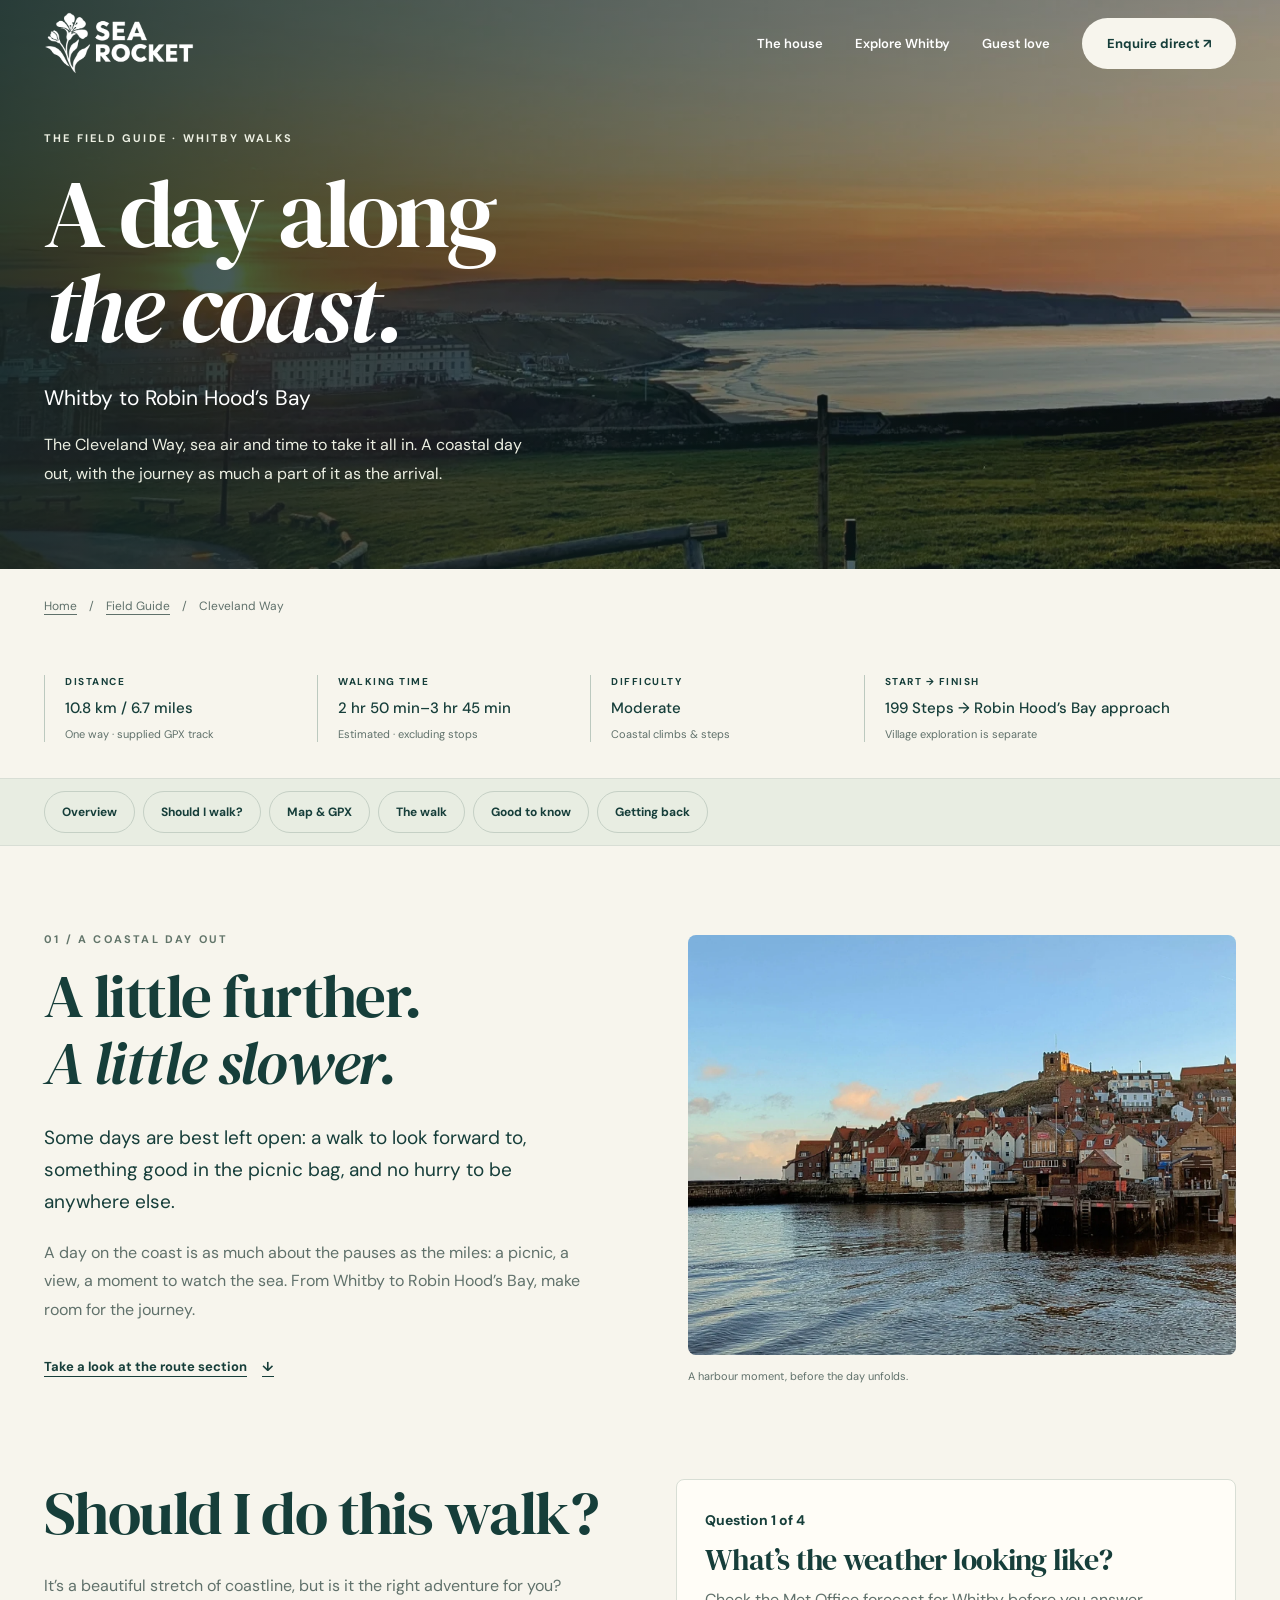
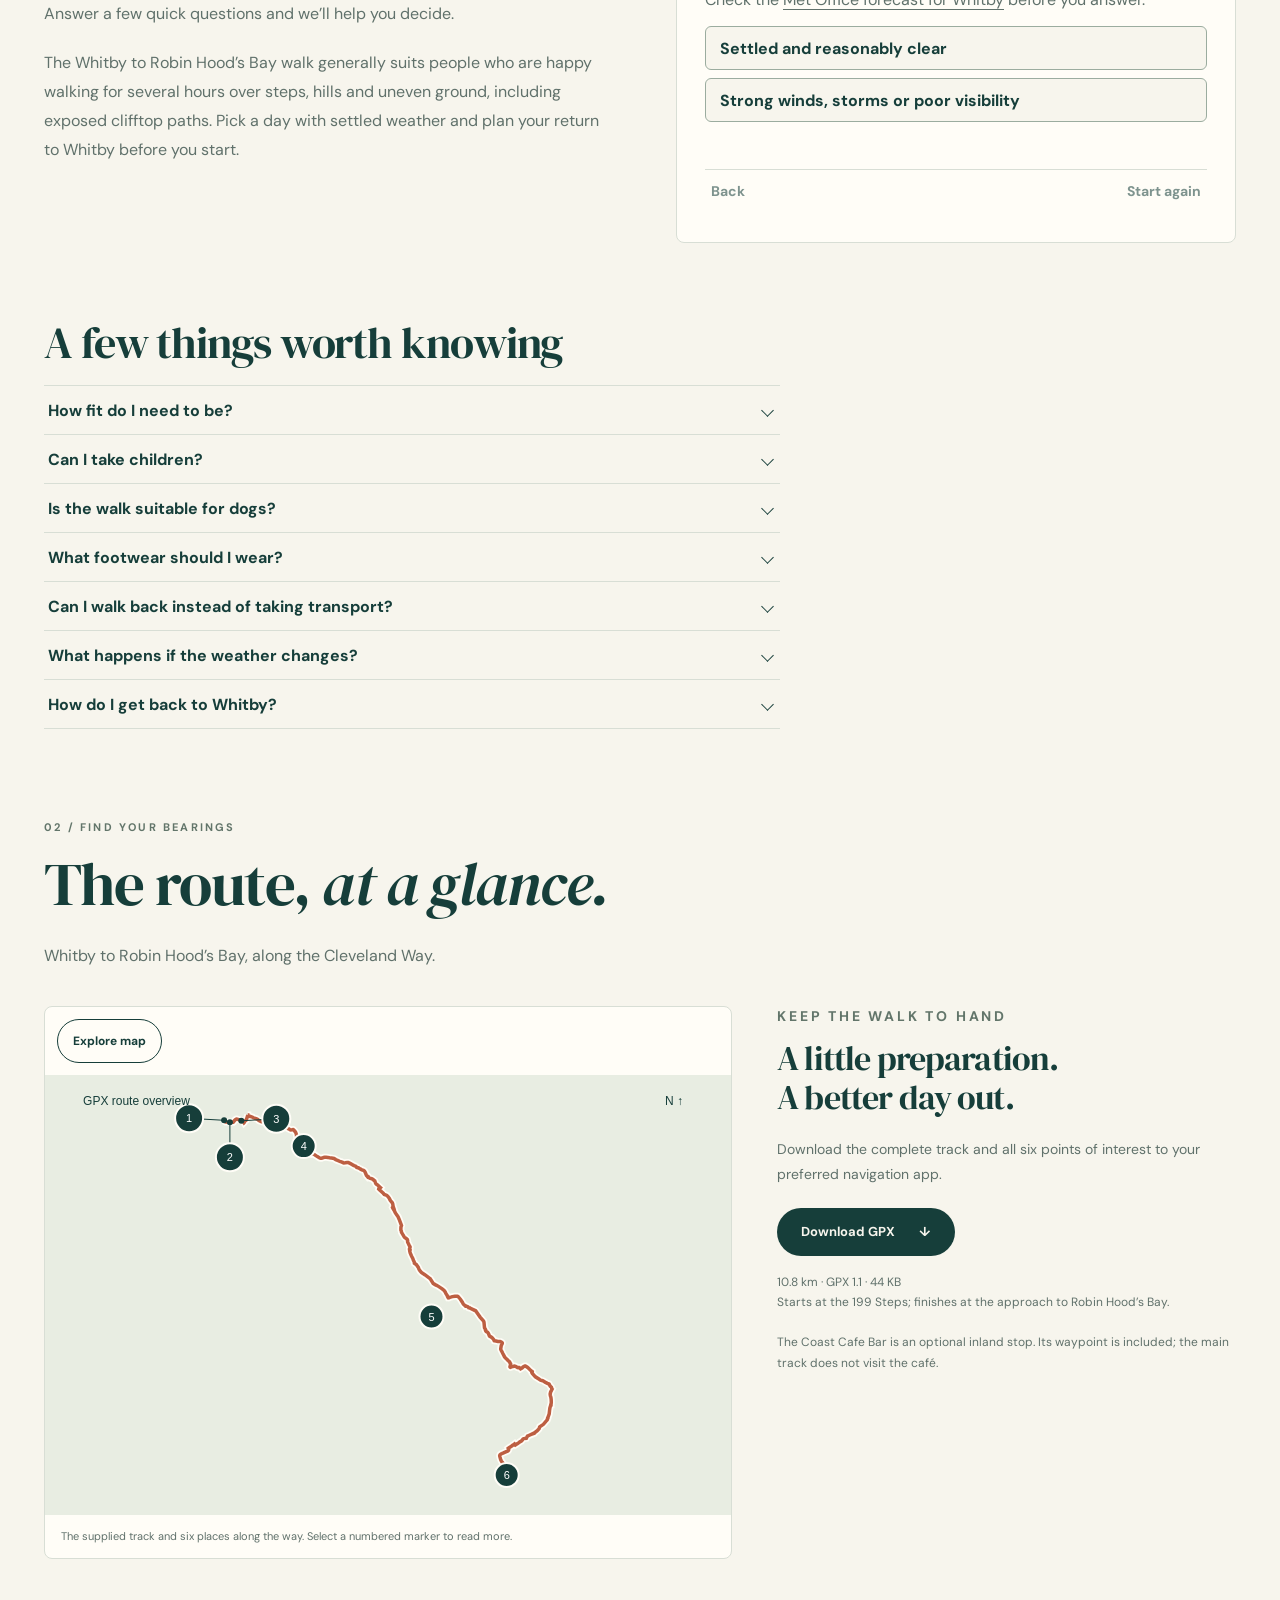
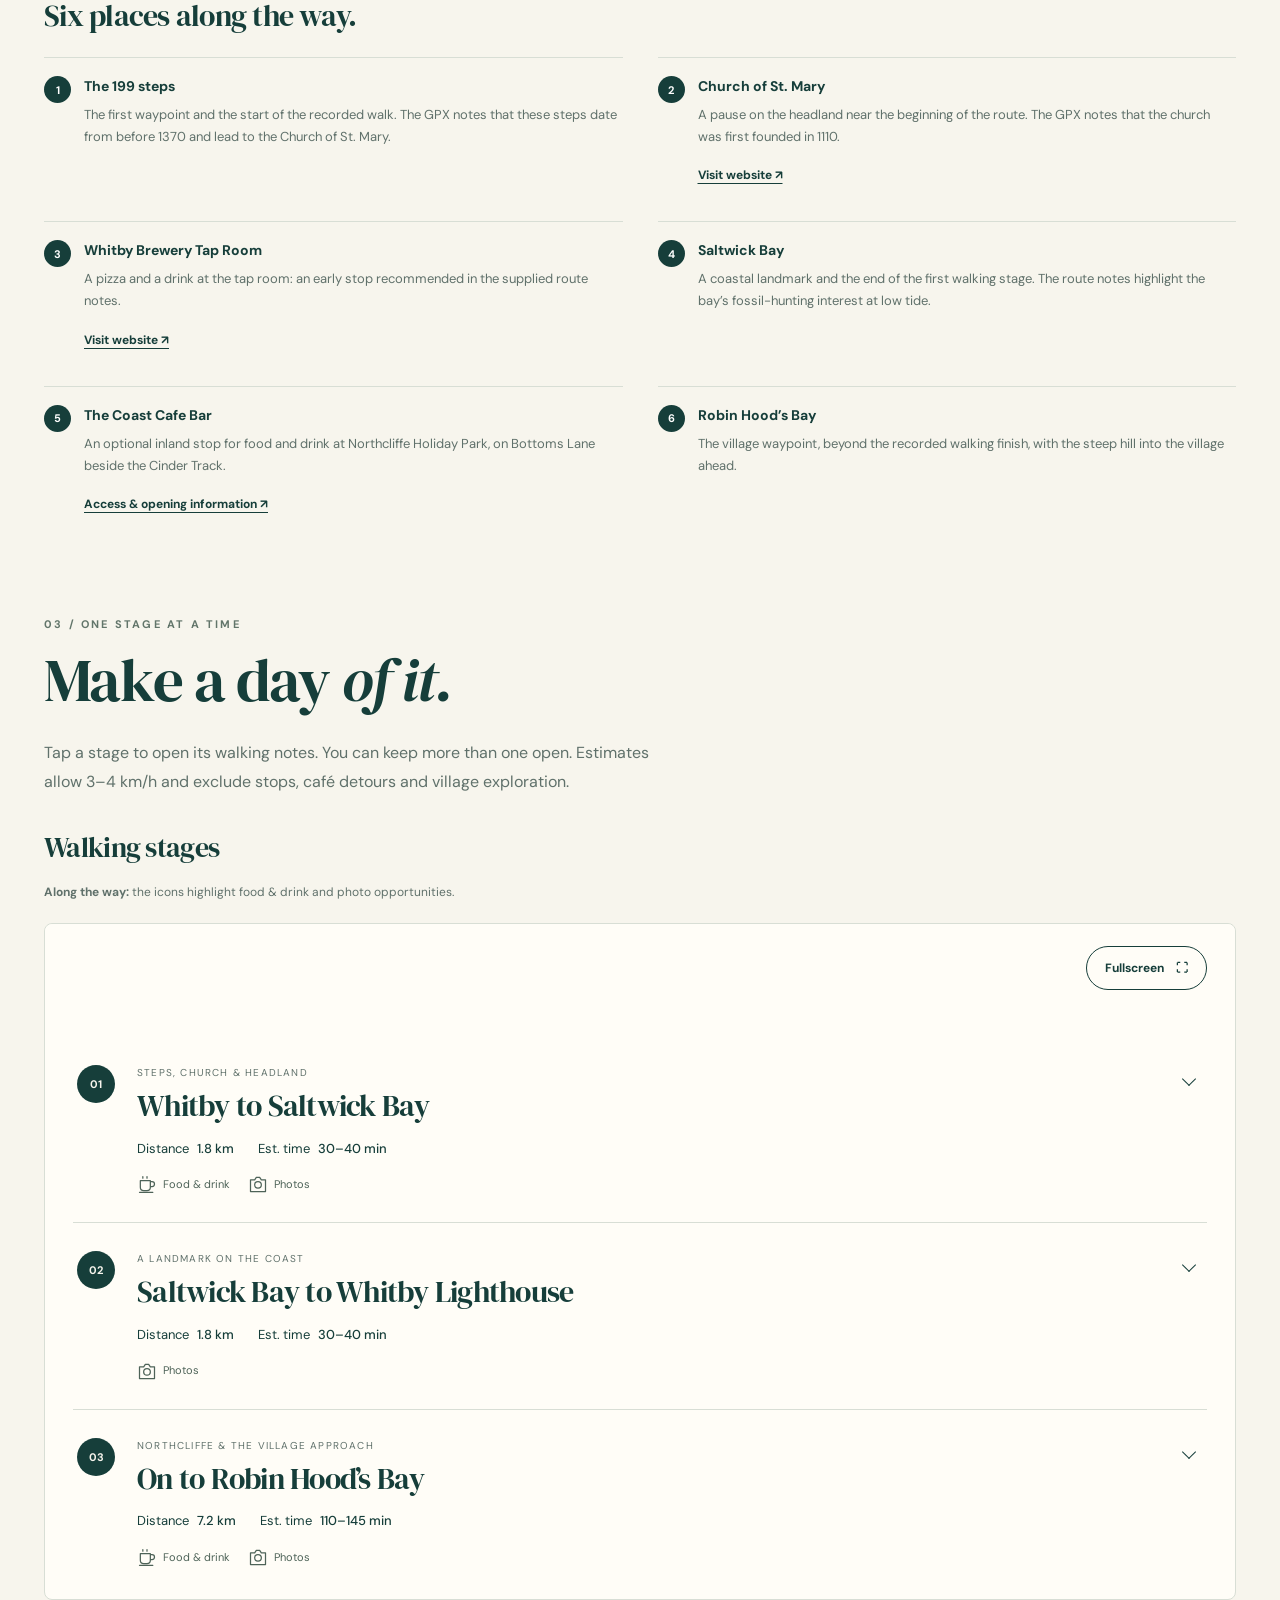
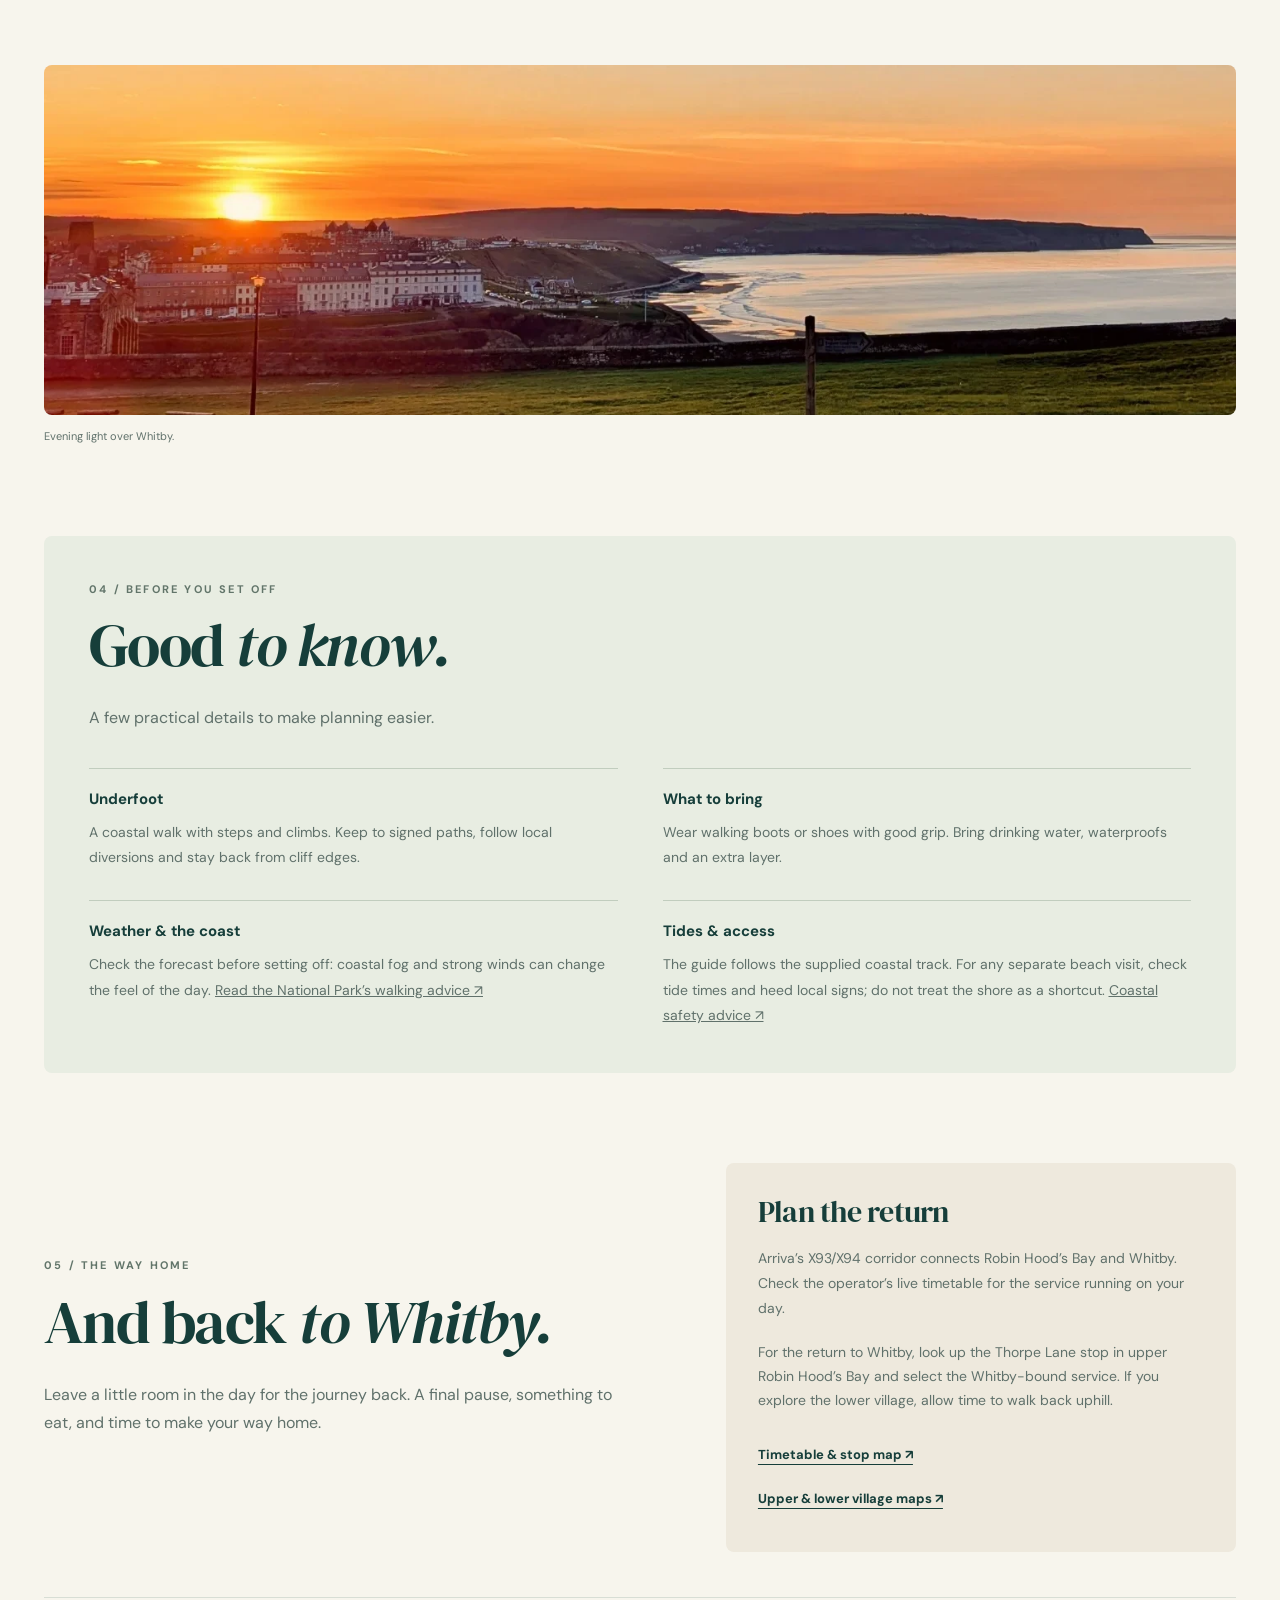
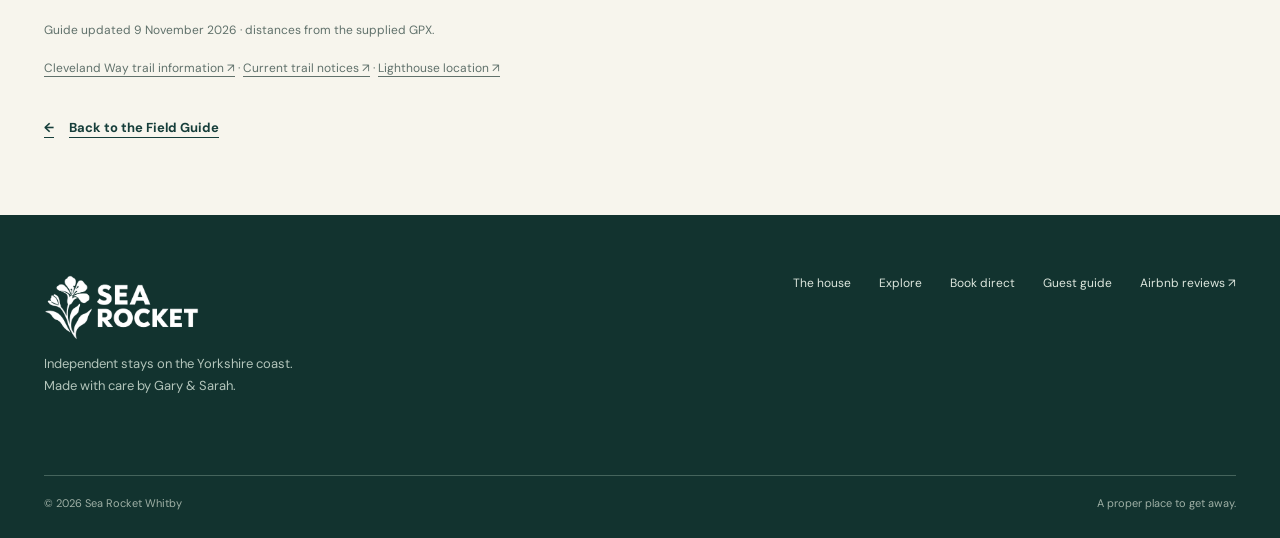
==== commit b75bb404: "Help visitors decide whether to walk the Cleveland Way" ====
--- a/cleveland-way.html
+++ b/cleveland-way.html
@@ -5,13 +5,13 @@
   <meta name="viewport" content="width=device-width, initial-scale=1">
   <meta name="theme-color" content="#163e3a">
   <meta name="robots" content="index,follow">
-  <link rel="canonical" href="https://searocketwhitby.co.uk/cleveland-way.html">
+  <link rel="canonical" href="https://searocketwhitby.co.uk/cleveland-way">
   <meta property="og:type" content="article">
   <meta property="og:locale" content="en_GB">
   <meta property="og:site_name" content="Sea Rocket Whitby">
   <meta property="og:title" content="Whitby to Robin Hood’s Bay — the Cleveland Way">
   <meta property="og:description" content="A 6.7-mile coastal day out, with walking stages, places to pause, an interactive map and a downloadable GPX.">
-  <meta property="og:url" content="https://searocketwhitby.co.uk/cleveland-way.html">
+  <meta property="og:url" content="https://searocketwhitby.co.uk/cleveland-way">
   <meta property="og:image" content="https://searocketwhitby.co.uk/assets/explore-sunset.webp">
   <meta property="og:image:alt" content="Evening light over Whitby and the coast">
   <meta name="twitter:card" content="summary_large_image">
@@ -29,14 +29,14 @@
 </head>
 <body>
   <a class="skip-link" href="#main">Skip to guide</a>
-  <header class="header wrap"><a class="brand" href="index.html#top" aria-label="Sea Rocket home"><img class="brand-logo" src="assets/sea-rocket-logo-white.png" alt="Sea Rocket"></a><nav class="nav"><a href="index.html#house">The house</a><a href="index.html#explore">Explore Whitby</a><a href="index.html#reviews">Guest love</a><a class="pill light" href="index.html#book">Enquire direct ↗</a></nav></header>
+  <header class="header wrap"><a class="brand" href="/#top" aria-label="Sea Rocket home"><img class="brand-logo" src="assets/sea-rocket-logo-white.png" alt="Sea Rocket"></a><nav class="nav"><a href="/#house">The house</a><a href="/#explore">Explore Whitby</a><a href="/#reviews">Guest love</a><a class="pill light" href="/#book">Enquire direct ↗</a></nav></header>
   <main id="main">
     <section class="walk-hero" aria-labelledby="walk-title">
       <img class="hero-photo" src="assets/explore-sunset.webp" alt="Evening light across Whitby and the coast" width="1440" height="1440" fetchpriority="high">
       <div class="wrap hero-copy"><p class="eyebrow">The Field Guide · Whitby walks</p><h1 id="walk-title">A day along<br><em>the coast.</em></h1><p class="hero-route">Whitby to Robin Hood’s Bay</p><p class="hero-description">The Cleveland Way, sea air and time to take it all in. A coastal day out, with the journey as much a part of it as the arrival.</p></div>
     </section>
     <div class="wrap">
-      <nav class="breadcrumb" aria-label="Breadcrumb"><a href="index.html">Home</a><span aria-hidden="true">/</span><a href="index.html#field-guide">Field Guide</a><span aria-hidden="true">/</span><span aria-current="page">Cleveland Way</span></nav>
+      <nav class="breadcrumb" aria-label="Breadcrumb"><a href="/">Home</a><span aria-hidden="true">/</span><a href="/#field-guide">Field Guide</a><span aria-hidden="true">/</span><span aria-current="page">Cleveland Way</span></nav>
       <dl class="route-facts" aria-label="Walk at a glance">
         <div><dt>Distance</dt><dd>10.8 km / 6.7 miles<small>One way · supplied GPX track</small></dd></div>
         <div><dt>Walking time</dt><dd>2 hr 50 min–3 hr 45 min<small>Estimated · excluding stops</small></dd></div>
@@ -44,10 +44,106 @@
         <div><dt>Start → finish</dt><dd>199 Steps → Robin Hood’s Bay approach<small>Village exploration is separate</small></dd></div>
       </dl>
     </div>
-    <nav class="quick-nav" aria-label="On this page"><div class="wrap quick-nav-inner"><a href="#overview">Overview</a><a href="#route-map">Map &amp; GPX</a><a href="#stages">The walk</a><a href="#good-to-know">Good to know</a><a href="#return">Getting back</a></div></nav>
+    <nav class="quick-nav" aria-label="On this page"><div class="wrap quick-nav-inner"><a href="#overview">Overview</a><a href="#should-i-walk">Should I walk?</a><a href="#route-map">Map &amp; GPX</a><a href="#stages">The walk</a><a href="#good-to-know">Good to know</a><a href="#return">Getting back</a></div></nav>
     <div class="wrap article-shell">
       <section class="intro" id="overview"><div><p class="kicker">01 / A coastal day out</p><h2>A little further.<br><em>A little slower.</em></h2><p class="lead">Some days are best left open: a walk to look forward to, something good in the picnic bag, and no hurry to be anywhere else.</p><p>A day on the coast is as much about the pauses as the miles: a picnic, a view, a moment to watch the sea. From Whitby to Robin Hood’s Bay, make room for the journey.</p><a class="text-link" href="#route-map">Take a look at the route section <span aria-hidden="true">↓</span></a></div>
       <figure class="editorial-photo"><img src="assets/explore-harbour.webp" alt="Whitby harbour looking towards the headland" width="1200" height="900" loading="lazy"><figcaption>A harbour moment, before the day unfolds.</figcaption></figure></section>
+      <section class="section-space walk-fit" id="should-i-walk" aria-labelledby="walk-fit-title">
+        <div class="walk-fit-intro">
+          <h2 id="walk-fit-title">Should I do this walk?</h2>
+          <p>It’s a beautiful stretch of coastline, but is it the right adventure for you? Answer a few quick questions and we’ll help you decide.</p>
+          <p>The Whitby to Robin Hood’s Bay walk generally suits people who are happy walking for several hours over steps, hills and uneven ground, including exposed clifftop paths. Pick a day with settled weather and plan your return to Whitby before you start.</p>
+        </div>
+        <div class="walk-decision" data-walk-decision>
+          <p class="walk-decision-progress" id="cleveland-decision-progress" data-walk-progress hidden></p>
+          <div class="walk-decision-panels">
+            <div data-walk-panel="weather" data-walk-question hidden>
+              <h3 tabindex="-1" aria-describedby="cleveland-decision-progress">What’s the weather looking like?</h3>
+              <p>Check the <a href="https://weather.metoffice.gov.uk/forecast/gcxtcyxyk">Met Office forecast for Whitby</a> before you answer.</p>
+              <div class="walk-decision-choices">
+                <button type="button" data-walk-next="fitness">Settled and reasonably clear</button>
+                <button type="button" data-walk-next="postpone">Strong winds, storms or poor visibility</button>
+              </div>
+            </div>
+            <div data-walk-panel="fitness" data-walk-question hidden>
+              <h3 tabindex="-1" aria-describedby="cleveland-decision-progress">Are you comfortable walking for several hours over hills and uneven ground?</h3>
+              <div class="walk-decision-choices">
+                <button type="button" data-walk-next="terrain">Yes, that sounds manageable</button>
+                <button type="button" data-walk-next="alternative">No, or I’m unsure</button>
+              </div>
+            </div>
+            <div data-walk-panel="terrain" data-walk-question hidden>
+              <h3 tabindex="-1" aria-describedby="cleveland-decision-progress">Are you comfortable on exposed paths close to cliffs?</h3>
+              <div class="walk-decision-choices">
+                <button type="button" data-walk-next="return-plan">Yes, with care</button>
+                <button type="button" data-walk-next="alternative">I’d prefer to avoid them</button>
+              </div>
+            </div>
+            <div data-walk-panel="return-plan" data-walk-question hidden>
+              <h3 tabindex="-1" aria-describedby="cleveland-decision-progress">Have you planned how you’ll get back to Whitby?</h3>
+              <div class="walk-decision-choices">
+                <button type="button" data-walk-next="suitable">Yes, I have a plan</button>
+                <button type="button" data-walk-next="plan-return">Not yet</button>
+              </div>
+            </div>
+            <div data-walk-panel="suitable">
+              <h3 tabindex="-1">Sounds like a great choice.</h3>
+              <p>If you’re happy with the climbs and cliff paths and have a way back, this walk could suit you. Check the forecast and trail notices before leaving, and use your judgement on the day.</p>
+              <a class="text-link" href="#route-map">Review the route and download the GPX</a>
+            </div>
+            <div data-walk-panel="postpone">
+              <h3 tabindex="-1">Save it for a better day.</h3>
+              <p>Strong winds, storms or poor visibility can make the exposed cliff paths unsuitable. Wait for a clearer, calmer forecast.</p>
+              <a class="text-link" href="#good-to-know">Read the weather and coastal advice</a>
+            </div>
+            <div data-walk-panel="alternative">
+              <h3 tabindex="-1">Consider a gentler alternative.</h3>
+              <p>If the hills or cliff edges put you off, try the less exposed Cinder Track. Start in Whitby and turn back whenever you’ve had enough.</p>
+              <a class="text-link" href="https://www.northyorkmoors.org.uk/access-for-all/accessible-outdoor-activities">See the National Park’s Cinder Track information</a>
+            </div>
+            <div data-walk-panel="plan-return">
+              <h3 tabindex="-1">Nearly there — plan your return.</h3>
+              <p>This is a one-way walk. Before setting off, check the Whitby-bound bus for your walking day or arrange another way back.</p>
+              <a class="text-link" href="#return">See where to catch the bus back</a>
+            </div>
+          </div>
+          <div class="walk-decision-actions" data-walk-actions hidden>
+            <button type="button" data-walk-back>Back</button>
+            <button type="button" data-walk-restart>Start again</button>
+          </div>
+        </div>
+      </section>
+      <section class="walk-faq" aria-labelledby="walk-faq-title">
+        <h2 id="walk-faq-title">A few things worth knowing</h2>
+        <details>
+          <summary>How fit do I need to be?</summary>
+          <p>If you’re used to walking for a few hours with some climbs, this is a reasonable step up from a stroll. The 199 Steps come early, and there are more climbs and descents along the coast. Take a look at the <a href="#stages">walking stages</a> to judge the effort.</p>
+        </details>
+        <details>
+          <summary>Can I take children?</summary>
+          <p>Think about how far your children happily walk and whether they’ll stay close to you on exposed sections. For a shorter outing away from the cliff edges, try an out-and-back on the <a href="https://www.northyorkmoors.org.uk/access-for-all/accessible-outdoor-activities">Cinder Track</a>.</p>
+        </details>
+        <details>
+          <summary>Is the walk suitable for dogs?</summary>
+          <p>It can suit dogs used to longer walks. Keep your dog on a short lead near cliff edges and around livestock, and follow local signs. See the <a href="https://www.northyorkmoors.org.uk/things-to-do/walking/walking-with-dogs">National Park’s advice for walking with dogs</a>.</p>
+        </details>
+        <details>
+          <summary>What footwear should I wear?</summary>
+          <p>Choose walking boots or shoes with good grip for the steps and uneven ground, especially after rain. The <a href="#good-to-know">packing advice</a> also covers what to bring for changeable weather.</p>
+        </details>
+        <details>
+          <summary>Can I walk back instead of taking transport?</summary>
+          <p>Yes, if you have the time, daylight and energy for a second leg. You can retrace the coastal path or plan a loop back on the inland <a href="https://www.northyorkmoors.org.uk/access-for-all/accessible-outdoor-activities">Cinder Track</a>. Keep the <a href="#return">bus</a> in mind if you’d rather decide on the day.</p>
+        </details>
+        <details>
+          <summary>What happens if the weather changes?</summary>
+          <p>If fog, strong winds or a storm set in, reconsider continuing along the cliffs. Keep to signed paths and turn back when it’s safe to do so. Read the <a href="#good-to-know">weather and coastal advice</a> before you leave.</p>
+        </details>
+        <details>
+          <summary>How do I get back to Whitby?</summary>
+          <p>For the bus, head to Thorpe Lane in upper Robin Hood’s Bay and look for a Whitby-bound service. The <a href="#return">return section</a> links to the live timetable and stop map so you can check your walking day.</p>
+        </details>
+      </section>
       <section class="route-section section-space" id="route-map" aria-labelledby="map-title"><div class="section-heading"><p class="kicker">02 / Find your bearings</p><h2 id="map-title">The route, <em>at a glance.</em></h2><p>Whitby to Robin Hood’s Bay, along the Cleveland Way.</p></div>
         <div class="route-layout"><div id="map-slot"><div class="walk-map-shell" id="walk-map-shell"><div class="map-toolbar"><button type="button" id="map-explore" hidden>Explore map</button><button type="button" id="map-fit" hidden>Whole route</button><button type="button" id="map-fullscreen" aria-haspopup="dialog" aria-controls="map-dialog" aria-expanded="false" hidden>Fullscreen ⛶</button></div><div id="walk-map" class="walk-map" role="region" aria-label="Walking route map"><svg viewBox="0 0 650 440" role="img" aria-label="Overview of the supplied GPX track, running from Whitby to Robin Hood’s Bay, with six numbered points of interest"><path d="M161.0,45.3 L162.1,46.7 L162.3,46.9 L162.5,47.0 L163.0,47.0 L165.3,47.2 L165.5,47.2 L167.5,47.3 L169.4,47.3 L169.6,47.3 L170.1,47.3 L170.5,46.9 L170.9,46.4 L171.2,45.8 L171.6,45.3 L172.4,44.7 L172.7,44.4 L173.1,44.2 L173.6,44.1 L174.1,44.2 L176.6,45.0 L177.1,45.1 L180.5,47.1 L180.9,47.7 L181.0,47.6 L181.9,46.0 L182.9,45.3 L183.6,43.8 L184.2,41.8 L184.7,40.1 L184.7,40.0 L184.6,40.0 L184.7,40.0 L186.6,41.3 L188.5,41.8 L189.5,42.2 L190.2,42.7 L190.7,43.0 L193.5,43.8 L194.6,44.5 L195.6,45.4 L196.2,45.8 L197.9,46.5 L198.9,46.7 L199.4,46.8 L200.2,47.1 L200.7,47.2 L201.3,47.1 L201.7,47.1 L203.0,46.7 L203.7,46.6 L204.5,46.2 L205.1,45.9 L205.9,45.7 L206.6,45.7 L206.8,45.7 L208.6,46.5 L209.5,47.5 L210.2,48.0 L210.7,48.5 L211.1,49.3 L212.7,50.1 L213.9,50.8 L214.8,50.6 L215.8,50.4 L216.9,49.7 L217.2,49.6 L218.1,49.5 L218.9,49.3 L219.3,49.2 L219.4,49.2 L220.3,50.2 L221.7,51.6 L222.8,52.4 L224.1,53.1 L225.0,53.6 L225.8,53.9 L226.8,54.6 L227.8,54.9 L228.8,54.8 L230.1,54.6 L230.3,54.7 L230.6,55.0 L231.7,56.2 L232.0,56.6 L232.6,57.5 L232.7,57.7 L233.3,59.5 L233.5,61.4 L234.1,63.9 L234.6,64.6 L239.3,70.0 L240.5,71.1 L242.3,72.7 L243.2,73.5 L243.9,74.2 L244.2,74.6 L244.5,75.3 L244.6,76.0 L245.4,76.7 L246.2,78.0 L246.9,78.6 L247.8,79.2 L248.4,79.3 L249.6,78.8 L250.8,79.2 L251.7,79.9 L254.3,81.6 L256.5,82.9 L257.6,83.2 L258.5,83.2 L259.6,82.8 L260.5,82.5 L261.5,82.3 L263.1,82.3 L264.7,82.4 L266.4,82.8 L268.4,83.1 L270.9,83.5 L272.7,84.6 L273.9,85.2 L275.1,85.7 L276.7,86.3 L278.2,86.8 L278.9,87.2 L279.7,87.5 L280.8,87.9 L282.2,87.8 L284.0,87.5 L285.0,87.6 L285.1,87.6 L286.5,88.2 L288.3,89.1 L289.6,89.9 L291.0,90.6 L292.9,91.4 L293.3,92.1 L294.5,92.7 L295.3,92.8 L297.1,93.9 L298.8,94.8 L300.4,95.4 L301.3,96.0 L302.0,97.0 L302.8,99.0 L303.3,100.3 L304.4,101.6 L304.5,101.5 L304.8,101.5 L304.8,101.5 L305.0,101.5 L305.7,102.4 L306.7,103.1 L309.0,103.9 L310.2,104.7 L311.0,105.5 L311.5,105.7 L311.7,105.9 L311.8,106.1 L312.3,107.7 L312.9,108.9 L314.0,109.7 L314.5,109.9 L317.2,112.4 L317.4,112.6 L317.2,112.8 L315.7,113.6 L315.6,114.0 L316.3,114.7 L317.9,116.2 L318.5,116.7 L320.2,118.3 L321.2,119.5 L323.8,120.4 L325.3,122.1 L326.4,123.7 L327.0,125.0 L328.0,126.4 L329.2,127.8 L329.6,128.7 L329.9,130.5 L330.1,131.9 L330.3,132.1 L330.4,132.4 L329.6,132.2 L329.4,132.5 L329.7,133.2 L330.1,133.8 L330.9,135.2 L331.6,136.4 L332.3,137.9 L334.1,140.5 L335.0,141.8 L336.4,145.2 L337.7,148.7 L338.4,150.5 L337.9,151.9 L337.8,153.3 L337.8,154.7 L337.8,155.1 L338.3,156.2 L338.4,157.3 L340.7,161.2 L341.2,162.0 L342.9,163.4 L344.1,164.4 L344.5,165.4 L344.5,166.6 L344.6,167.3 L345.6,169.2 L345.9,170.0 L346.7,171.4 L347.0,172.1 L346.4,173.7 L346.4,174.2 L346.7,174.4 L346.8,174.7 L347.0,174.8 L347.0,175.0 L346.7,175.4 L346.6,176.0 L347.1,177.9 L348.4,181.0 L349.7,183.4 L350.3,185.2 L351.1,186.7 L351.3,188.2 L351.3,188.2 L353.2,189.6 L355.2,192.4 L356.0,194.5 L357.0,196.0 L358.3,197.5 L361.7,199.7 L367.3,203.9 L367.4,204.1 L370.1,208.4 L372.0,209.6 L373.5,210.3 L374.6,210.9 L379.1,213.9 L381.0,215.5 L382.1,217.0 L382.9,218.7 L384.3,220.8 L384.3,221.3 L385.0,222.5 L385.1,222.7 L385.2,222.7 L385.6,222.7 L385.8,222.8 L386.2,222.7 L386.8,222.3 L388.4,221.9 L389.4,221.6 L391.8,221.2 L393.5,221.2 L394.3,221.2 L394.6,221.3 L394.8,221.4 L395.1,221.7 L397.3,224.2 L399.1,227.0 L400.2,229.0 L400.7,229.6 L401.2,230.0 L401.9,230.4 L402.1,230.6 L402.6,231.1 L402.7,231.3 L403.6,231.3 L404.2,231.5 L404.8,231.8 L405.2,232.1 L405.6,232.8 L406.0,232.9 L406.4,233.0 L406.6,233.0 L406.8,233.0 L406.9,233.0 L407.1,233.3 L407.5,233.4 L412.6,235.8 L412.7,235.9 L415.0,239.2 L417.0,242.1 L420.1,245.7 L420.6,246.3 L420.8,246.9 L420.9,247.5 L421.0,248.4 L421.3,251.7 L421.4,252.6 L422.5,254.6 L422.6,254.9 L422.4,255.4 L422.5,255.7 L422.6,255.9 L422.8,256.2 L423.1,256.5 L424.0,257.0 L424.6,257.4 L425.0,257.9 L425.4,258.6 L426.2,260.6 L426.5,261.1 L428.7,262.4 L429.2,262.9 L430.5,264.5 L431.0,265.5 L431.1,265.5 L431.2,265.7 L431.5,265.8 L432.9,266.0 L434.9,266.4 L436.8,266.6 L437.4,266.7 L438.8,267.5 L439.1,267.8 L439.2,268.0 L439.2,268.1 L439.2,268.3 L438.7,269.5 L438.2,270.4 L438.1,270.9 L437.6,273.9 L437.7,274.4 L438.2,275.5 L438.8,276.6 L439.6,278.3 L441.1,281.1 L441.5,281.9 L443.2,283.8 L444.3,284.8 L445.2,285.8 L445.7,286.1 L446.6,287.0 L446.8,287.7 L446.9,288.0 L447.3,288.4 L447.5,288.7 L447.4,289.7 L447.2,290.7 L446.9,291.5 L446.9,291.9 L447.1,292.2 L447.3,292.3 L447.7,292.2 L448.0,292.0 L448.2,291.9 L450.7,291.2 L451.3,291.1 L451.8,291.2 L452.4,291.4 L452.9,291.6 L454.3,292.5 L454.7,292.5 L455.0,292.6 L456.0,292.5 L456.7,293.0 L457.2,293.4 L457.4,293.8 L457.5,293.9 L457.7,293.8 L458.9,293.0 L459.3,292.7 L459.6,292.3 L460.7,291.4 L461.8,290.9 L462.2,290.9 L462.3,291.0 L463.9,291.9 L464.7,292.6 L467.9,295.7 L469.2,296.6 L469.2,296.9 L468.8,297.7 L468.9,297.9 L469.2,298.3 L472.3,301.8 L476.2,304.3 L476.9,304.8 L477.4,305.1 L479.6,305.7 L481.0,306.4 L481.5,306.8 L481.7,307.0 L484.3,308.4 L485.9,309.0 L486.1,309.3 L486.8,310.5 L487.3,311.3 L488.3,312.3 L488.9,314.1 L489.0,314.2 L488.0,316.1 L487.5,317.2 L487.1,318.7 L487.1,319.7 L487.3,320.7 L487.8,322.3 L488.1,324.6 L488.2,327.5 L487.9,329.7 L487.9,329.8 L487.7,329.8 L487.2,331.7 L486.9,332.4 L486.7,333.8 L486.5,335.1 L486.1,338.9 L485.5,340.7 L484.7,342.6 L484.9,342.7 L484.9,342.9 L484.7,343.4 L484.5,343.8 L484.3,344.5 L484.1,344.8 L484.0,345.1 L483.0,346.1 L480.3,349.3 L479.5,349.9 L476.6,351.9 L476.4,352.4 L476.0,353.7 L475.8,354.0 L474.2,355.6 L471.7,357.6 L471.5,357.8 L471.5,357.9 L471.4,358.0 L471.2,358.3 L469.9,358.8 L469.7,358.6 L466.2,360.3 L464.3,361.2 L463.2,363.3 L460.8,363.6 L460.4,363.8 L459.9,364.1 L458.6,365.8 L458.3,366.1 L456.8,366.8 L455.8,367.6 L454.2,368.7 L453.3,369.4 L452.2,370.1 L452.1,370.0 L451.4,369.0 L449.9,370.2 L449.3,370.4 L448.8,370.9 L447.5,371.9 L445.9,372.8 L445.2,373.3 L445.5,373.9 L445.6,374.3 L445.6,374.7 L445.5,375.1 L445.2,375.6 L444.8,375.9 L443.8,376.4 L440.4,377.9 L438.7,378.6 L437.9,378.9 L436.9,379.9 L436.7,380.3 L436.6,380.8 L436.7,381.4 L437.2,383.2 L437.5,384.4 L438.2,385.8 L439.0,387.1 L440.1,388.4 L440.9,389.7 L441.7,391.2 L442.1,392.1 L442.1,392.4 L442.0,392.8 L441.9,392.8" fill="none" stroke="#fffdf7" stroke-width="7"/><path d="M161.0,45.3 L162.1,46.7 L162.3,46.9 L162.5,47.0 L163.0,47.0 L165.3,47.2 L165.5,47.2 L167.5,47.3 L169.4,47.3 L169.6,47.3 L170.1,47.3 L170.5,46.9 L170.9,46.4 L171.2,45.8 L171.6,45.3 L172.4,44.7 L172.7,44.4 L173.1,44.2 L173.6,44.1 L174.1,44.2 L176.6,45.0 L177.1,45.1 L180.5,47.1 L180.9,47.7 L181.0,47.6 L181.9,46.0 L182.9,45.3 L183.6,43.8 L184.2,41.8 L184.7,40.1 L184.7,40.0 L184.6,40.0 L184.7,40.0 L186.6,41.3 L188.5,41.8 L189.5,42.2 L190.2,42.7 L190.7,43.0 L193.5,43.8 L194.6,44.5 L195.6,45.4 L196.2,45.8 L197.9,46.5 L198.9,46.7 L199.4,46.8 L200.2,47.1 L200.7,47.2 L201.3,47.1 L201.7,47.1 L203.0,46.7 L203.7,46.6 L204.5,46.2 L205.1,45.9 L205.9,45.7 L206.6,45.7 L206.8,45.7 L208.6,46.5 L209.5,47.5 L210.2,48.0 L210.7,48.5 L211.1,49.3 L212.7,50.1 L213.9,50.8 L214.8,50.6 L215.8,50.4 L216.9,49.7 L217.2,49.6 L218.1,49.5 L218.9,49.3 L219.3,49.2 L219.4,49.2 L220.3,50.2 L221.7,51.6 L222.8,52.4 L224.1,53.1 L225.0,53.6 L225.8,53.9 L226.8,54.6 L227.8,54.9 L228.8,54.8 L230.1,54.6 L230.3,54.7 L230.6,55.0 L231.7,56.2 L232.0,56.6 L232.6,57.5 L232.7,57.7 L233.3,59.5 L233.5,61.4 L234.1,63.9 L234.6,64.6 L239.3,70.0 L240.5,71.1 L242.3,72.7 L243.2,73.5 L243.9,74.2 L244.2,74.6 L244.5,75.3 L244.6,76.0 L245.4,76.7 L246.2,78.0 L246.9,78.6 L247.8,79.2 L248.4,79.3 L249.6,78.8 L250.8,79.2 L251.7,79.9 L254.3,81.6 L256.5,82.9 L257.6,83.2 L258.5,83.2 L259.6,82.8 L260.5,82.5 L261.5,82.3 L263.1,82.3 L264.7,82.4 L266.4,82.8 L268.4,83.1 L270.9,83.5 L272.7,84.6 L273.9,85.2 L275.1,85.7 L276.7,86.3 L278.2,86.8 L278.9,87.2 L279.7,87.5 L280.8,87.9 L282.2,87.8 L284.0,87.5 L285.0,87.6 L285.1,87.6 L286.5,88.2 L288.3,89.1 L289.6,89.9 L291.0,90.6 L292.9,91.4 L293.3,92.1 L294.5,92.7 L295.3,92.8 L297.1,93.9 L298.8,94.8 L300.4,95.4 L301.3,96.0 L302.0,97.0 L302.8,99.0 L303.3,100.3 L304.4,101.6 L304.5,101.5 L304.8,101.5 L304.8,101.5 L305.0,101.5 L305.7,102.4 L306.7,103.1 L309.0,103.9 L310.2,104.7 L311.0,105.5 L311.5,105.7 L311.7,105.9 L311.8,106.1 L312.3,107.7 L312.9,108.9 L314.0,109.7 L314.5,109.9 L317.2,112.4 L317.4,112.6 L317.2,112.8 L315.7,113.6 L315.6,114.0 L316.3,114.7 L317.9,116.2 L318.5,116.7 L320.2,118.3 L321.2,119.5 L323.8,120.4 L325.3,122.1 L326.4,123.7 L327.0,125.0 L328.0,126.4 L329.2,127.8 L329.6,128.7 L329.9,130.5 L330.1,131.9 L330.3,132.1 L330.4,132.4 L329.6,132.2 L329.4,132.5 L329.7,133.2 L330.1,133.8 L330.9,135.2 L331.6,136.4 L332.3,137.9 L334.1,140.5 L335.0,141.8 L336.4,145.2 L337.7,148.7 L338.4,150.5 L337.9,151.9 L337.8,153.3 L337.8,154.7 L337.8,155.1 L338.3,156.2 L338.4,157.3 L340.7,161.2 L341.2,162.0 L342.9,163.4 L344.1,164.4 L344.5,165.4 L344.5,166.6 L344.6,167.3 L345.6,169.2 L345.9,170.0 L346.7,171.4 L347.0,172.1 L346.4,173.7 L346.4,174.2 L346.7,174.4 L346.8,174.7 L347.0,174.8 L347.0,175.0 L346.7,175.4 L346.6,176.0 L347.1,177.9 L348.4,181.0 L349.7,183.4 L350.3,185.2 L351.1,186.7 L351.3,188.2 L351.3,188.2 L353.2,189.6 L355.2,192.4 L356.0,194.5 L357.0,196.0 L358.3,197.5 L361.7,199.7 L367.3,203.9 L367.4,204.1 L370.1,208.4 L372.0,209.6 L373.5,210.3 L374.6,210.9 L379.1,213.9 L381.0,215.5 L382.1,217.0 L382.9,218.7 L384.3,220.8 L384.3,221.3 L385.0,222.5 L385.1,222.7 L385.2,222.7 L385.6,222.7 L385.8,222.8 L386.2,222.7 L386.8,222.3 L388.4,221.9 L389.4,221.6 L391.8,221.2 L393.5,221.2 L394.3,221.2 L394.6,221.3 L394.8,221.4 L395.1,221.7 L397.3,224.2 L399.1,227.0 L400.2,229.0 L400.7,229.6 L401.2,230.0 L401.9,230.4 L402.1,230.6 L402.6,231.1 L402.7,231.3 L403.6,231.3 L404.2,231.5 L404.8,231.8 L405.2,232.1 L405.6,232.8 L406.0,232.9 L406.4,233.0 L406.6,233.0 L406.8,233.0 L406.9,233.0 L407.1,233.3 L407.5,233.4 L412.6,235.8 L412.7,235.9 L415.0,239.2 L417.0,242.1 L420.1,245.7 L420.6,246.3 L420.8,246.9 L420.9,247.5 L421.0,248.4 L421.3,251.7 L421.4,252.6 L422.5,254.6 L422.6,254.9 L422.4,255.4 L422.5,255.7 L422.6,255.9 L422.8,256.2 L423.1,256.5 L424.0,257.0 L424.6,257.4 L425.0,257.9 L425.4,258.6 L426.2,260.6 L426.5,261.1 L428.7,262.4 L429.2,262.9 L430.5,264.5 L431.0,265.5 L431.1,265.5 L431.2,265.7 L431.5,265.8 L432.9,266.0 L434.9,266.4 L436.8,266.6 L437.4,266.7 L438.8,267.5 L439.1,267.8 L439.2,268.0 L439.2,268.1 L439.2,268.3 L438.7,269.5 L438.2,270.4 L438.1,270.9 L437.6,273.9 L437.7,274.4 L438.2,275.5 L438.8,276.6 L439.6,278.3 L441.1,281.1 L441.5,281.9 L443.2,283.8 L444.3,284.8 L445.2,285.8 L445.7,286.1 L446.6,287.0 L446.8,287.7 L446.9,288.0 L447.3,288.4 L447.5,288.7 L447.4,289.7 L447.2,290.7 L446.9,291.5 L446.9,291.9 L447.1,292.2 L447.3,292.3 L447.7,292.2 L448.0,292.0 L448.2,291.9 L450.7,291.2 L451.3,291.1 L451.8,291.2 L452.4,291.4 L452.9,291.6 L454.3,292.5 L454.7,292.5 L455.0,292.6 L456.0,292.5 L456.7,293.0 L457.2,293.4 L457.4,293.8 L457.5,293.9 L457.7,293.8 L458.9,293.0 L459.3,292.7 L459.6,292.3 L460.7,291.4 L461.8,290.9 L462.2,290.9 L462.3,291.0 L463.9,291.9 L464.7,292.6 L467.9,295.7 L469.2,296.6 L469.2,296.9 L468.8,297.7 L468.9,297.9 L469.2,298.3 L472.3,301.8 L476.2,304.3 L476.9,304.8 L477.4,305.1 L479.6,305.7 L481.0,306.4 L481.5,306.8 L481.7,307.0 L484.3,308.4 L485.9,309.0 L486.1,309.3 L486.8,310.5 L487.3,311.3 L488.3,312.3 L488.9,314.1 L489.0,314.2 L488.0,316.1 L487.5,317.2 L487.1,318.7 L487.1,319.7 L487.3,320.7 L487.8,322.3 L488.1,324.6 L488.2,327.5 L487.9,329.7 L487.9,329.8 L487.7,329.8 L487.2,331.7 L486.9,332.4 L486.7,333.8 L486.5,335.1 L486.1,338.9 L485.5,340.7 L484.7,342.6 L484.9,342.7 L484.9,342.9 L484.7,343.4 L484.5,343.8 L484.3,344.5 L484.1,344.8 L484.0,345.1 L483.0,346.1 L480.3,349.3 L479.5,349.9 L476.6,351.9 L476.4,352.4 L476.0,353.7 L475.8,354.0 L474.2,355.6 L471.7,357.6 L471.5,357.8 L471.5,357.9 L471.4,358.0 L471.2,358.3 L469.9,358.8 L469.7,358.6 L466.2,360.3 L464.3,361.2 L463.2,363.3 L460.8,363.6 L460.4,363.8 L459.9,364.1 L458.6,365.8 L458.3,366.1 L456.8,366.8 L455.8,367.6 L454.2,368.7 L453.3,369.4 L452.2,370.1 L452.1,370.0 L451.4,369.0 L449.9,370.2 L449.3,370.4 L448.8,370.9 L447.5,371.9 L445.9,372.8 L445.2,373.3 L445.5,373.9 L445.6,374.3 L445.6,374.7 L445.5,375.1 L445.2,375.6 L444.8,375.9 L443.8,376.4 L440.4,377.9 L438.7,378.6 L437.9,378.9 L436.9,379.9 L436.7,380.3 L436.6,380.8 L436.7,381.4 L437.2,383.2 L437.5,384.4 L438.2,385.8 L439.0,387.1 L440.1,388.4 L440.9,389.7 L441.7,391.2 L442.1,392.1 L442.1,392.4 L442.0,392.8 L441.9,392.8" fill="none" stroke="#bd5f42" stroke-width="3.5"/><a href="#poi-1" aria-label="The 199 steps"><line x1="161" y1="45.3" x2="126" y2="43.3" stroke="#163e3a" stroke-width="1"/><circle cx="161" cy="45.3" r="3" fill="#163e3a"/><circle class="overview-poi-label" cx="126" cy="43.3" r="14" fill="#163e3a" stroke="#fffdf7" stroke-width="2"/><text x="126" y="47.3" text-anchor="middle" fill="white" font-size="11" font-family="sans-serif">1</text></a><a href="#poi-2" aria-label="Church of St. Mary"><line x1="166.8" y1="47.3" x2="166.8" y2="82.3" stroke="#163e3a" stroke-width="1"/><circle cx="166.8" cy="47.3" r="3" fill="#163e3a"/><circle class="overview-poi-label" cx="166.8" cy="82.3" r="14" fill="#163e3a" stroke="#fffdf7" stroke-width="2"/><text x="166.8" y="86.3" text-anchor="middle" fill="white" font-size="11" font-family="sans-serif">2</text></a><a href="#poi-3" aria-label="Whitby Brewery Tap Room"><line x1="178.2" y1="45.8" x2="213.2" y2="43.8" stroke="#163e3a" stroke-width="1"/><circle cx="178.2" cy="45.8" r="3" fill="#163e3a"/><circle class="overview-poi-label" cx="213.2" cy="43.8" r="14" fill="#163e3a" stroke="#fffdf7" stroke-width="2"/><text x="213.2" y="47.8" text-anchor="middle" fill="white" font-size="11" font-family="sans-serif">3</text></a><a href="#poi-4" aria-label="Saltwick Bay"><circle cx="240.6" cy="71.1" r="12" fill="#163e3a" stroke="#fffdf7" stroke-width="2"/><text x="240.6" y="75.1" text-anchor="middle" fill="white" font-size="11" font-family="sans-serif">4</text></a><a href="#poi-5" aria-label="The Coast Cafe Bar"><circle cx="368.4" cy="241.5" r="12" fill="#163e3a" stroke="#fffdf7" stroke-width="2"/><text x="368.4" y="245.5" text-anchor="middle" fill="white" font-size="11" font-family="sans-serif">5</text></a><a href="#poi-6" aria-label="Robin Hoods Bay"><circle cx="443.6" cy="400.0" r="12" fill="#163e3a" stroke="#fffdf7" stroke-width="2"/><text x="443.6" y="404.0" text-anchor="middle" fill="white" font-size="11" font-family="sans-serif">6</text></a><text x="20" y="30" fill="#163e3a" font-size="12" font-family="sans-serif">GPX route overview</text><text x="620" y="30" text-anchor="end" fill="#163e3a" font-size="12" font-family="sans-serif">N ↑</text></svg></div><p id="map-status" class="map-status" role="status">The supplied track and six places along the way. Select a numbered marker to read more.</p><noscript><p class="map-status">Use the route overview and GPX download to plan your walk.</p></noscript></div></div><dialog id="map-dialog" class="map-dialog" aria-label="Walking route map"></dialog>
 <aside class="route-tools"><p class="kicker">Keep the walk to hand</p><h3>A little preparation.<br>A better day out.</h3><p>Download the complete track and all six points of interest to your preferred navigation app.</p><a class="pill dark" href="assets/gpx/whitby-to-rhb-clevelandway.gpx" download="whitby-to-rhb-clevelandway.gpx">Download GPX <span aria-hidden="true">↓</span></a><p class="small route-provenance">10.8 km · GPX 1.1 · 44 KB<br>Starts at the 199 Steps; finishes at the approach to Robin Hood’s Bay.</p><p class="small">The Coast Cafe Bar is an optional inland stop. Its waypoint is included; the main track does not visit the café.</p></aside></div>
@@ -77,13 +173,14 @@
       <section class="section-space practical" id="good-to-know" aria-labelledby="practical-title"><div class="section-heading"><p class="kicker">04 / Before you set off</p><h2 id="practical-title">Good <em>to know.</em></h2><p>A few practical details to make planning easier.</p></div><div class="advice-grid"><article><h3>Underfoot</h3><p>A coastal walk with steps and climbs. Keep to signed paths, follow local diversions and stay back from cliff edges.</p></article><article><h3>What to bring</h3><p>Wear walking boots or shoes with good grip. Bring drinking water, waterproofs and an extra layer.</p></article><article><h3>Weather &amp; the coast</h3><p>Check the forecast before setting off: coastal fog and strong winds can change the feel of the day. <a href="https://www.northyorkmoors.org.uk/things-to-do/walking/staying-safe" target="_blank" rel="noopener noreferrer">Read the National Park’s walking advice ↗</a></p></article><article><h3>Tides &amp; access</h3><p>The guide follows the supplied coastal track. For any separate beach visit, check tide times and heed local signs; do not treat the shore as a shortcut. <a href="https://www.northyorks.gov.uk/leisure-tourism-and-culture/beaches/beach-and-cliff-safety" target="_blank" rel="noopener noreferrer">Coastal safety advice ↗</a></p></article></div></section>
       <section class="return-section section-space" id="return"><div><p class="kicker">05 / The way home</p><h2>And back <em>to Whitby.</em></h2><p>Leave a little room in the day for the journey back. A final pause, something to eat, and time to make your way home.</p></div><div class="return-panel"><h3>Plan the return</h3><p>Arriva’s X93/X94 corridor connects Robin Hood’s Bay and Whitby. Check the operator’s live timetable for the service running on your day.</p><p class="small">For the return to Whitby, look up the Thorpe Lane stop in upper Robin Hood’s Bay and select the Whitby-bound service. If you explore the lower village, allow time to walk back uphill.</p><a class="text-link" href="https://www.arrivabus.co.uk/services/DC_SN_X93" target="_blank" rel="noopener noreferrer">Timetable &amp; stop map ↗</a><br><a class="text-link" href="https://www.robin-hoods-bay.co.uk/about-rhb/finding-us-village-maps" target="_blank" rel="noopener noreferrer">Upper &amp; lower village maps ↗</a></div></section>
       <div class="guide-sources"><p>Guide updated <time datetime="2026-11-09">9 November 2026</time> · distances from the supplied GPX.</p><p><a href="https://www.gov.uk/government/publications/visit-a-national-trail-in-england/cleveland-way-national-trail" target="_blank" rel="noopener noreferrer">Cleveland Way trail information ↗</a> · <a href="https://www.nationaltrail.co.uk/en_GB/trails/cleveland-way/trail-information/" target="_blank" rel="noopener noreferrer">Current trail notices ↗</a> · <a href="https://www.trinityhouse.co.uk/notice-to-mariners/17/2025-whitby-lighthouse" target="_blank" rel="noopener noreferrer">Lighthouse location ↗</a></p></div>
-      <a class="text-link back-link" href="index.html#field-guide"><span aria-hidden="true">←</span> Back to the Field Guide</a>
+      <a class="text-link back-link" href="/#field-guide"><span aria-hidden="true">←</span> Back to the Field Guide</a>
     </div>
   </main>
-  <footer class="footer"><div class="wrap"><div class="footer-grid"><div><a class="brand" href="index.html#top"><img class="brand-logo" src="assets/sea-rocket-logo-white.png" alt="Sea Rocket"></a><p>Independent stays on the Yorkshire coast.<br>Made with care by Gary &amp; Sarah.</p></div><div class="footer-links"><a href="index.html#house">The house</a><a href="index.html#explore">Explore</a><a href="index.html#book">Book direct</a><a href="stay.html">Guest guide</a><a href="https://www.airbnb.co.uk/rooms/1337580125558757353" target="_blank" rel="noopener">Airbnb reviews ↗</a></div></div><div class="footnote"><span>© <span id="year">2026</span> Sea Rocket Whitby</span><span>A proper place to get away.</span></div></div></footer>
+  <footer class="footer"><div class="wrap"><div class="footer-grid"><div><a class="brand" href="/#top"><img class="brand-logo" src="assets/sea-rocket-logo-white.png" alt="Sea Rocket"></a><p>Independent stays on the Yorkshire coast.<br>Made with care by Gary &amp; Sarah.</p></div><div class="footer-links"><a href="/#house">The house</a><a href="/#explore">Explore</a><a href="/#book">Book direct</a><a href="stay.html">Guest guide</a><a href="https://www.airbnb.co.uk/rooms/1337580125558757353" target="_blank" rel="noopener">Airbnb reviews ↗</a></div></div><div class="footnote"><span>© <span id="year">2026</span> Sea Rocket Whitby</span><span>A proper place to get away.</span></div></div></footer>
   <script src="assets/site-chrome.js" defer></script>
   <script src="assets/walking-route-data.js" defer></script>
   <script src="assets/walking-map.js" defer></script>
   <script src="assets/walking-stages.js" defer></script>
+  <script src="assets/walking-decision.js" defer></script>
 </body>
 </html>
--- a/assets/walking-guide.css
+++ b/assets/walking-guide.css
@@ -37,3 +37,110 @@
 @media(max-width:800px){.walk-map{height:370px}.poi-index>ol{grid-template-columns:1fr;gap:16px}.map-toolbar{padding:10px;gap:7px}.map-toolbar button{font-size:11px;padding-inline:13px}.map-status{padding:10px 12px}.map-dialog .walk-map{height:auto}}
 .guide-sources{margin-top:45px;padding-top:22px;border-top:1px solid var(--line)}.guide-sources p{font-size:12px;line-height:1.8;margin-bottom:8px}.guide-sources a{display:inline-block;padding-block:8px;text-underline-offset:4px}
 @media(prefers-reduced-motion:reduce){html{scroll-behavior:auto}}
+
+.walk-fit-intro { max-width: 36rem; }
+.walk-fit h2 { margin-top: 0; }
+.walk-fit-intro p:last-child { margin-bottom: 0; }
+.walk-decision {
+  min-width: 0;
+  margin-top: 22px;
+  padding: clamp(16px, 3vw, 28px);
+  border: 1px solid var(--line);
+  border-radius: 8px;
+  background: #fffdf7;
+}
+.walk-decision-progress {
+  margin: 0 0 10px;
+  color: var(--ink);
+  font-size: .875rem;
+  font-weight: 700;
+}
+.walk-decision h3 { font-size: clamp(1.375rem, 2.55vw, 1.875rem); }
+.walk-decision h3:focus-visible { outline: 2px solid var(--ink); outline-offset: 3px; }
+.walk-decision [data-walk-panel] p { margin: 10px 0 0; line-height: 1.55; }
+.walk-decision [data-walk-panel] + [data-walk-panel]:not([hidden]) { margin-top: 18px; }
+.walk-decision .text-link { font-size: .9375rem; }
+.walk-decision-ready .walk-decision-panels { display: grid; }
+/* Stack panels to keep the card and navigation steady as the visitor moves through the walk. */
+.walk-decision-ready [data-walk-panel] { grid-area: 1 / 1; min-width: 0; }
+.walk-decision-ready [data-walk-panel] + [data-walk-panel]:not([hidden]) { margin-top: 0; }
+.walk-decision-ready [data-walk-panel][hidden] { display: block; visibility: hidden; }
+.walk-decision-choices { display: grid; gap: 8px; margin-top: 14px; }
+.walk-decision button {
+  min-height: 44px;
+  color: var(--ink);
+  font: 700 1rem/1.35 'DM Sans', sans-serif;
+  cursor: pointer;
+}
+.walk-decision button:focus-visible, .walk-faq summary:focus-visible {
+  outline: 2px solid var(--ink);
+  outline-offset: 3px;
+}
+.walk-decision-choices button {
+  padding: 10px 14px;
+  border: 1px solid #9bac9f;
+  border-radius: 6px;
+  background: var(--cream);
+  text-align: left;
+}
+.walk-decision-choices button:hover { background: var(--pale); border-color: var(--ink); }
+.walk-decision-actions:not([hidden]) {
+  display: flex;
+  justify-content: space-between;
+  gap: 8px;
+  margin-top: 12px;
+  border-top: 1px solid var(--line);
+}
+.walk-decision-actions button {
+  padding: 0 6px;
+  border: 0;
+  background: transparent;
+  font-size: .875rem;
+  text-decoration: underline;
+  text-underline-offset: 4px;
+}
+.walk-decision-actions button:disabled { opacity: .55; cursor: default; text-decoration: none; }
+.walk-fit a, .walk-faq a { text-underline-offset: 4px; }
+
+.walk-faq { max-width: 46rem; margin-top: clamp(42px, 7vw, 76px); }
+.walk-faq h2 { margin: 0 0 18px; font-size: clamp(1.875rem, 4vw, 2.75rem); }
+.walk-faq details { border-bottom: 1px solid var(--line); }
+.walk-faq details:first-of-type { border-top: 1px solid var(--line); }
+.walk-faq summary {
+  display: flex;
+  align-items: center;
+  justify-content: space-between;
+  gap: 16px;
+  min-height: 48px;
+  padding: 10px 4px;
+  font-weight: 700;
+  list-style: none;
+  cursor: pointer;
+}
+.walk-faq summary::-webkit-details-marker { display: none; }
+.walk-faq summary::after {
+  content: '';
+  flex: 0 0 8px;
+  height: 8px;
+  margin-inline: 4px;
+  border: solid currentColor;
+  border-width: 0 1.5px 1.5px 0;
+  transform: rotate(45deg);
+}
+.walk-faq details[open] summary::after { transform: rotate(225deg); }
+.walk-faq details p { margin: 0; padding: 0 4px 16px; line-height: 1.65; }
+
+@media (min-width: 900px) {
+  .walk-fit {
+    display: grid;
+    grid-template-columns: minmax(0, 1fr) minmax(0, 1fr);
+    gap: clamp(28px, 6vw, 72px);
+    align-items: start;
+  }
+  .walk-decision { margin-top: 0; }
+}
+@media (prefers-reduced-motion: no-preference) {
+  .walk-decision-ready [data-walk-panel]:not([hidden]) { animation: walk-panel-in 160ms ease-out; }
+  .walk-decision-choices button { transition: background-color 160ms ease-out, border-color 160ms ease-out; }
+  @keyframes walk-panel-in { from { opacity: .65; } to { opacity: 1; } }
+}
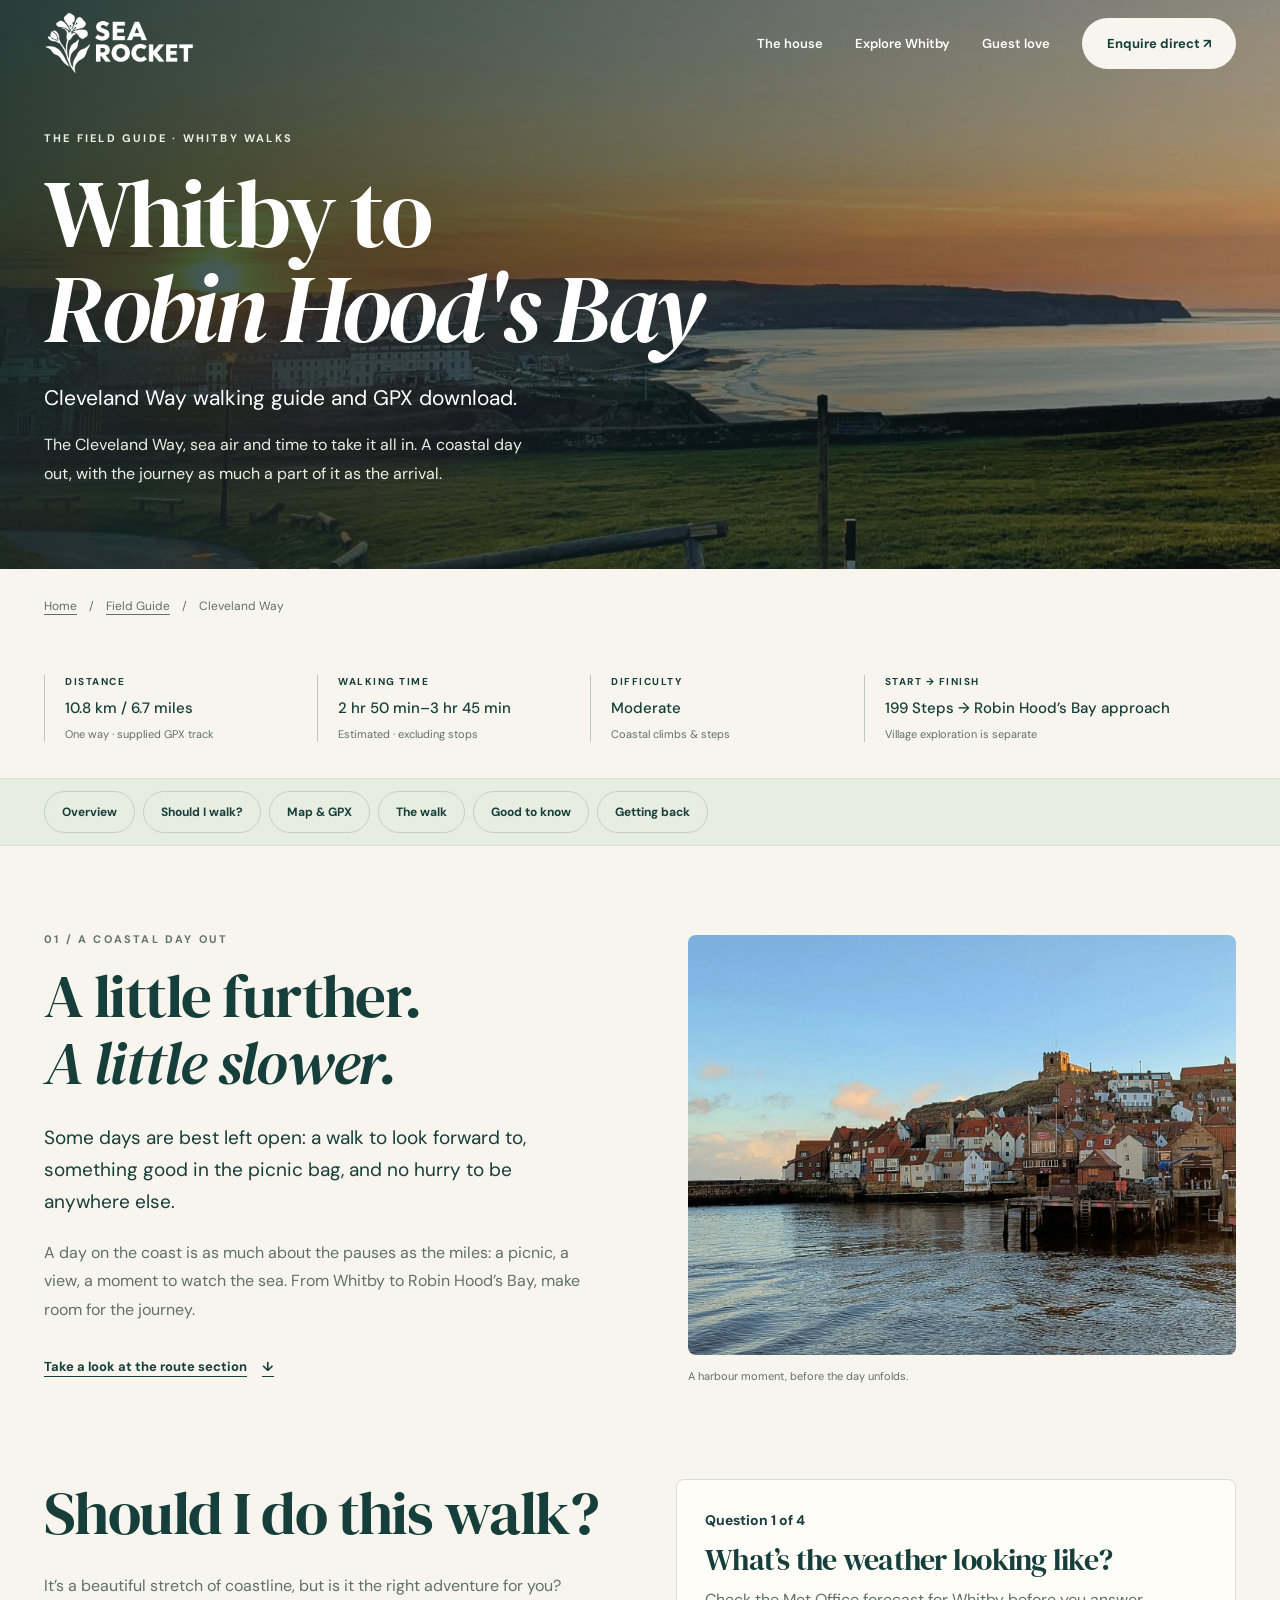
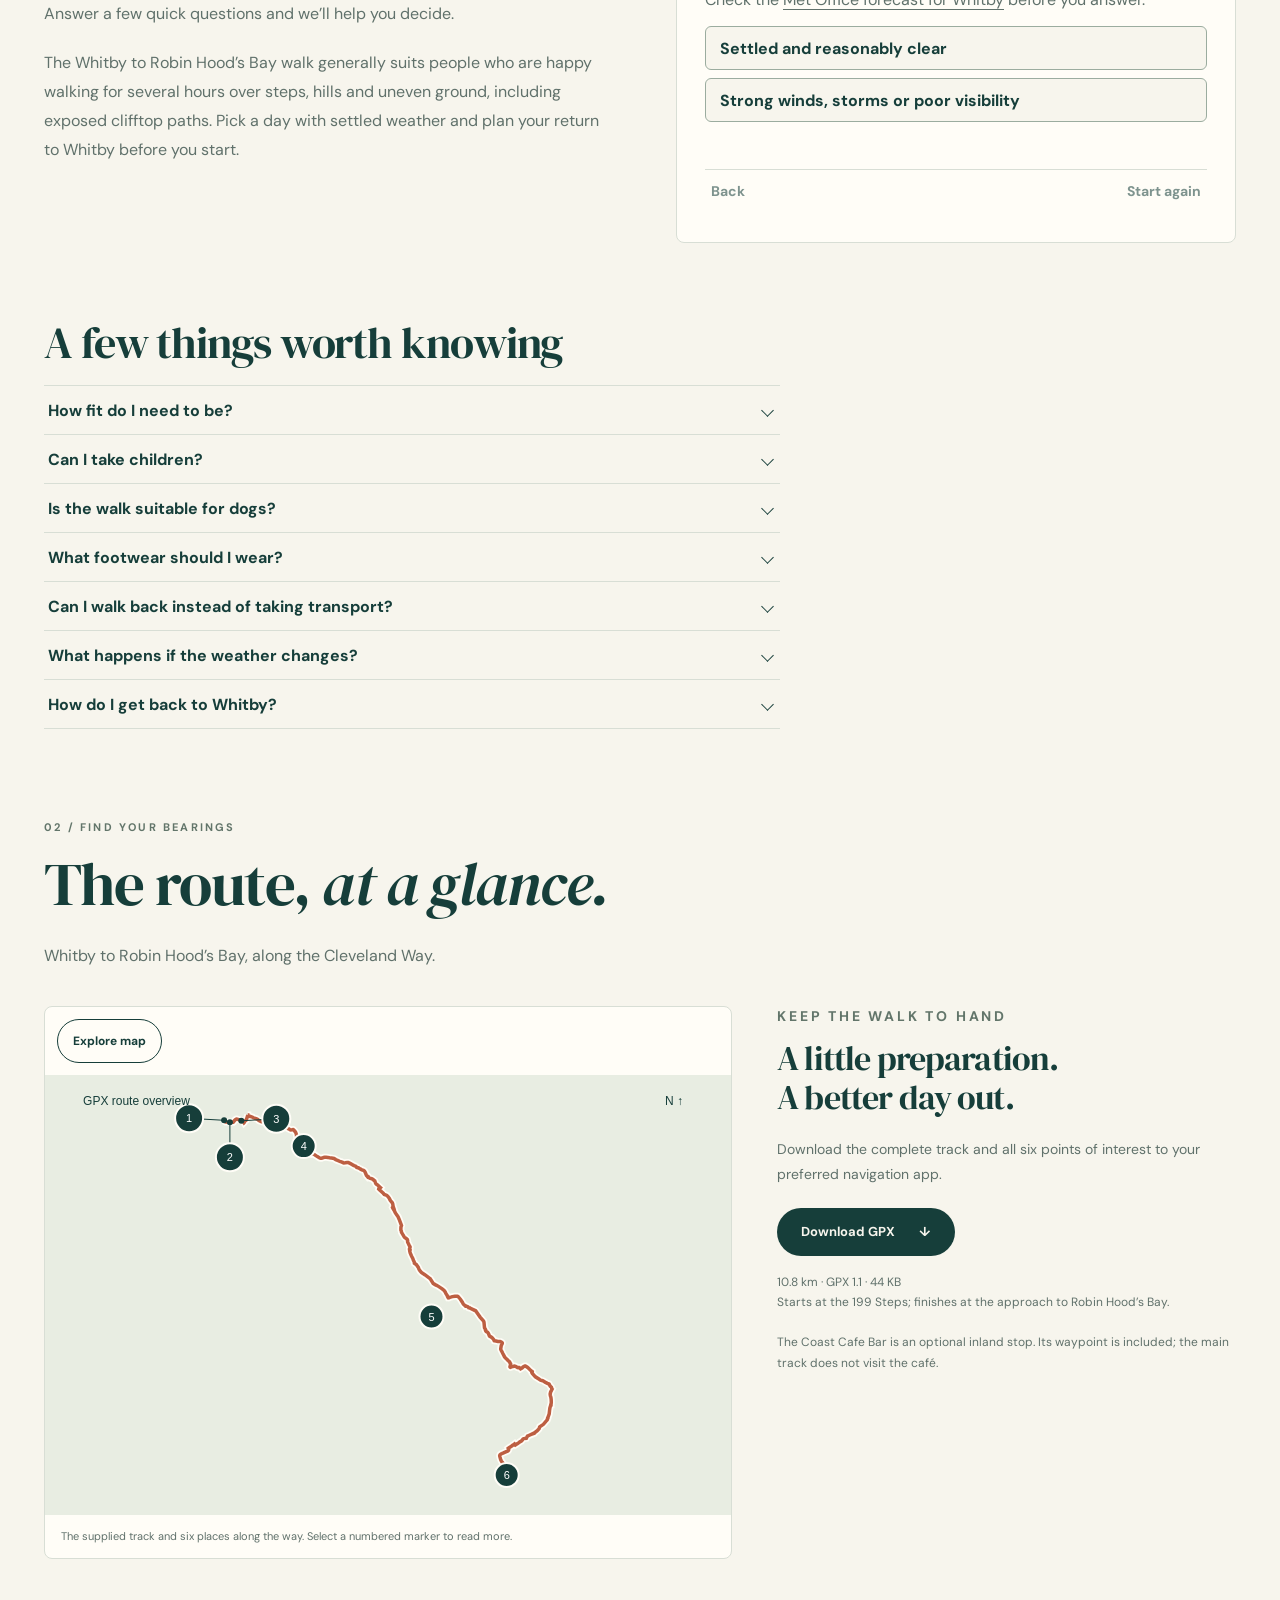
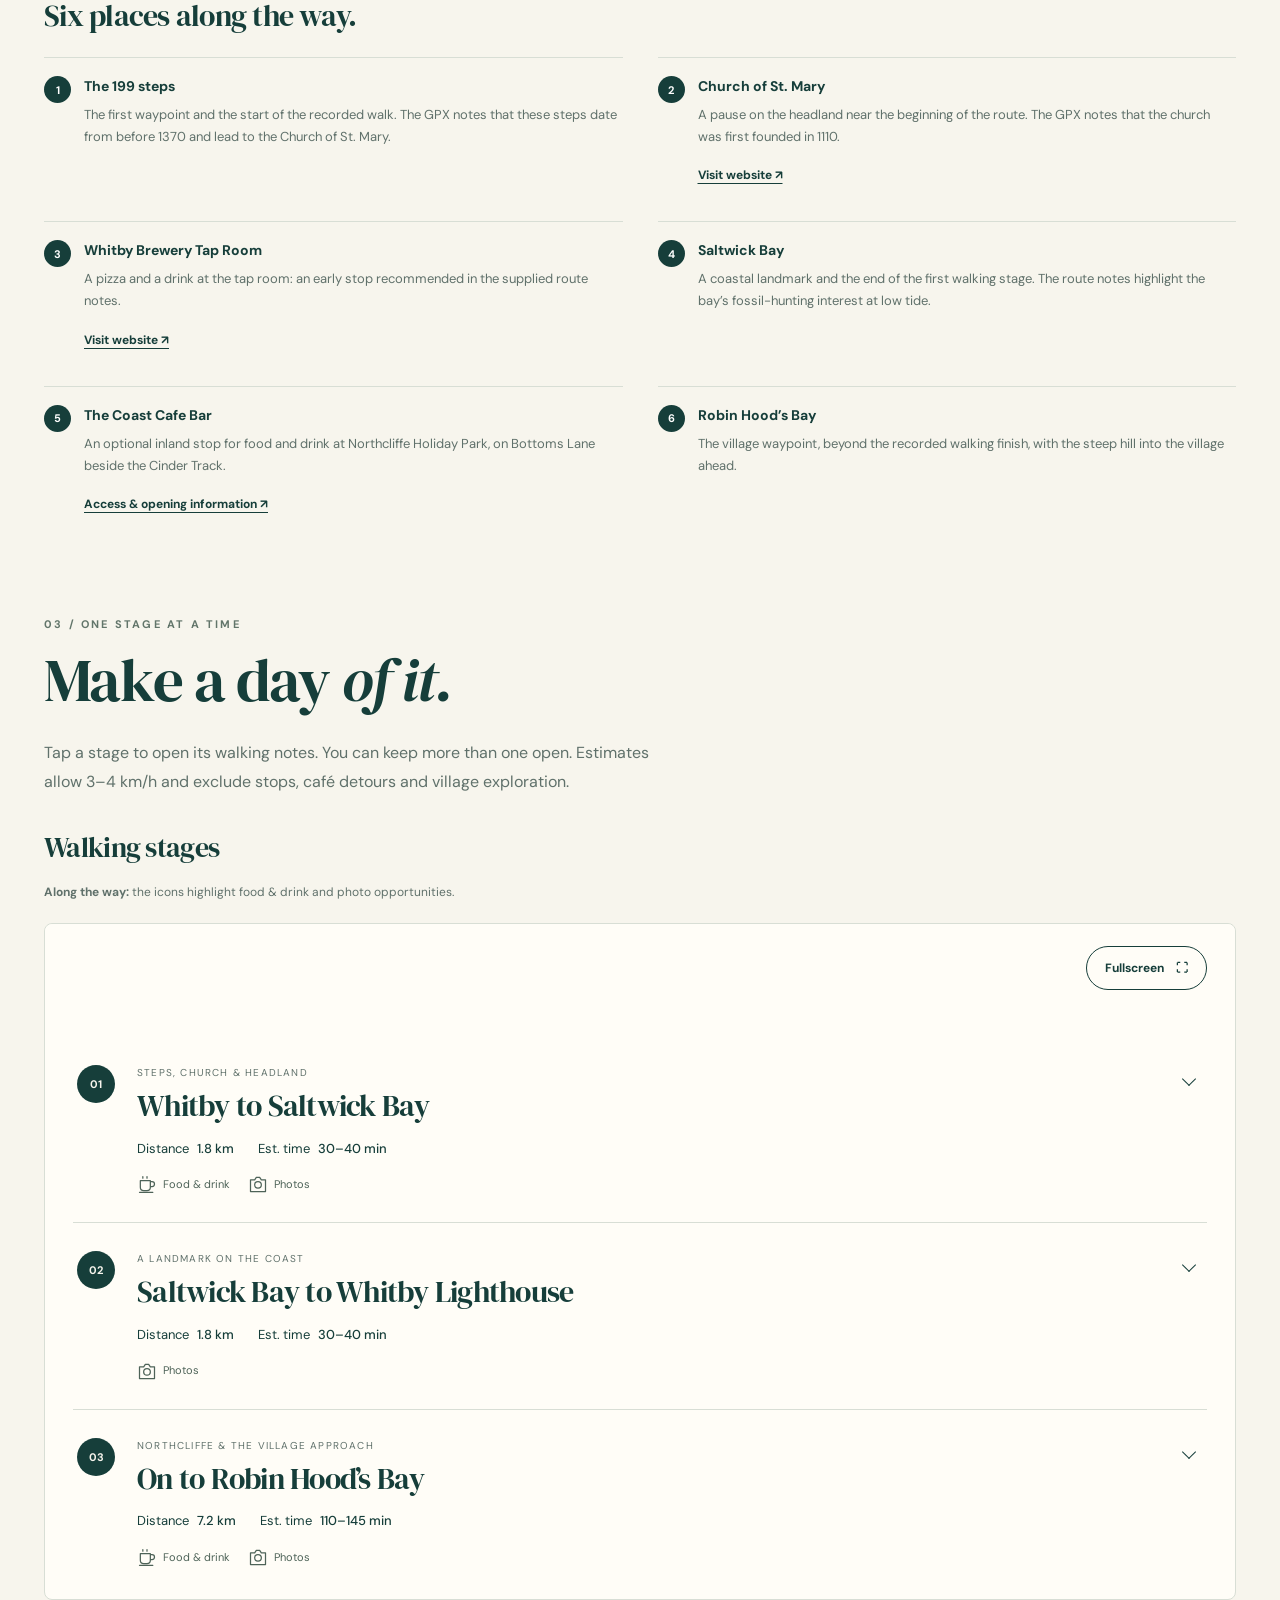
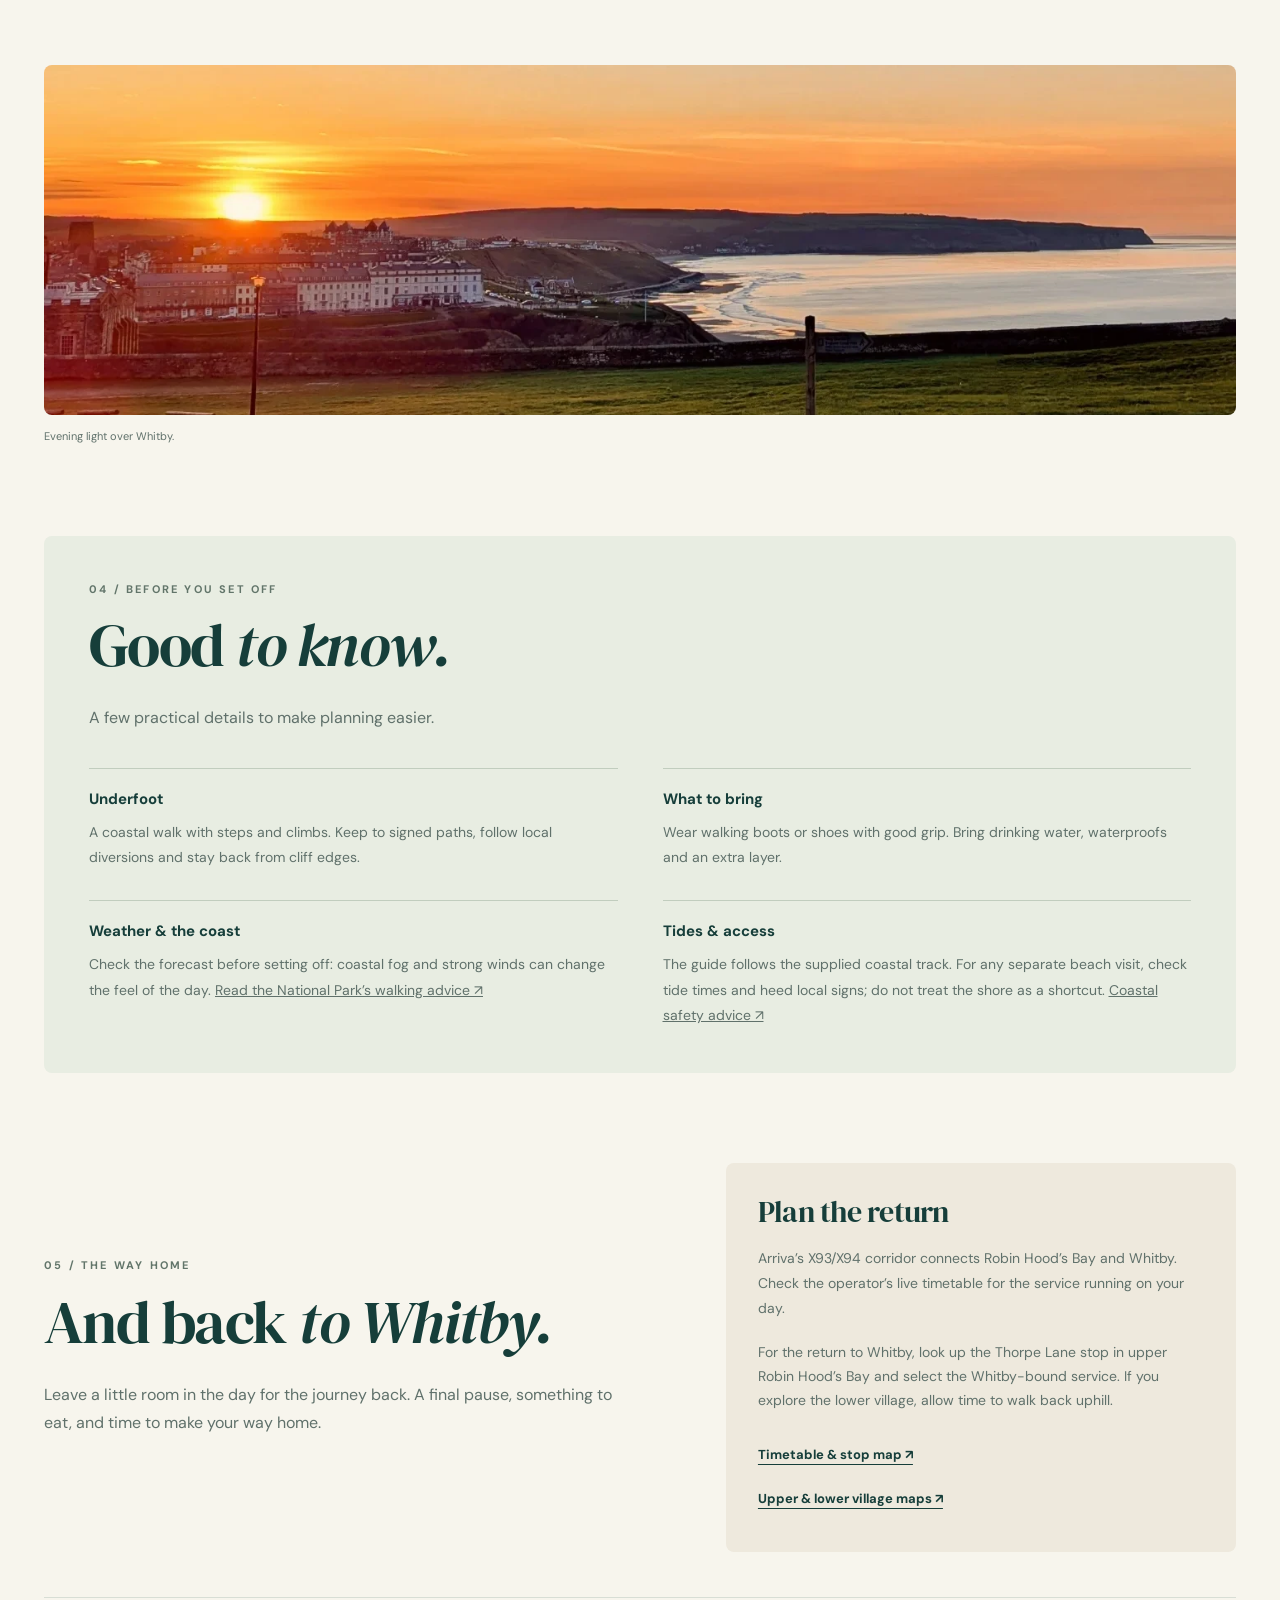
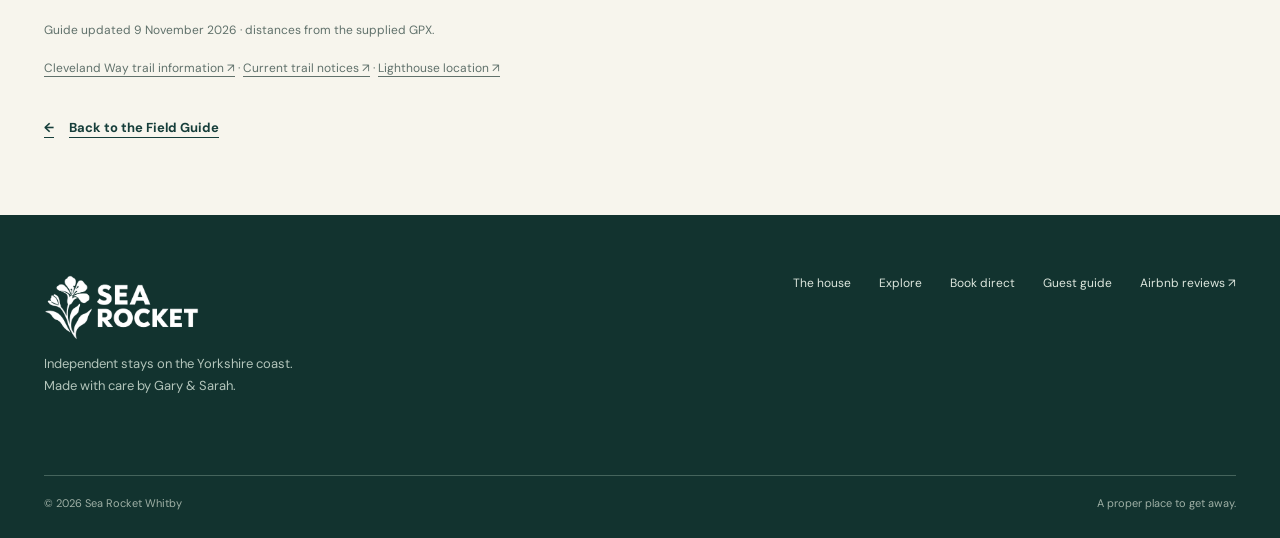
==== commit 39757314: "Clarify the Cleveland Way guide title and introduction" ====
--- a/cleveland-way.html
+++ b/cleveland-way.html
@@ -9,18 +9,18 @@
   <meta property="og:type" content="article">
   <meta property="og:locale" content="en_GB">
   <meta property="og:site_name" content="Sea Rocket Whitby">
-  <meta property="og:title" content="Whitby to Robin Hood’s Bay — the Cleveland Way">
-  <meta property="og:description" content="A 6.7-mile coastal day out, with walking stages, places to pause, an interactive map and a downloadable GPX.">
+  <meta property="og:title" content="Whitby to Robin Hood's Bay Walk | Cleveland Way Guide & GPX">
+  <meta property="og:description" content="Walk the Cleveland Way from Whitby to Robin Hood's Bay. Explore our interactive route map, download the GPX, follow walking directions and plan your return.">
   <meta property="og:url" content="https://searocketwhitby.co.uk/cleveland-way">
   <meta property="og:image" content="https://searocketwhitby.co.uk/assets/explore-sunset.webp">
   <meta property="og:image:alt" content="Evening light over Whitby and the coast">
   <meta name="twitter:card" content="summary_large_image">
-  <meta name="twitter:title" content="Whitby to Robin Hood’s Bay — the Cleveland Way">
-  <meta name="twitter:description" content="6.7 miles of coastline, with walking stages, route map and GPX.">
+  <meta name="twitter:title" content="Whitby to Robin Hood's Bay Walk | Cleveland Way Guide & GPX">
+  <meta name="twitter:description" content="Walk the Cleveland Way from Whitby to Robin Hood's Bay. Explore our interactive route map, download the GPX, follow walking directions and plan your return.">
   <meta name="twitter:image" content="https://searocketwhitby.co.uk/assets/explore-sunset.webp">
   <meta name="twitter:image:alt" content="Evening light over Whitby and the coast">
-  <title>Whitby to Robin Hood’s Bay | Sea Rocket Field Guide</title>
-  <meta name="description" content="An editorial walking guide to the Cleveland Way from Whitby to Robin Hood’s Bay.">
+  <title>Whitby to Robin Hood's Bay Walk | Cleveland Way Guide & GPX</title>
+  <meta name="description" content="An editorial walking guide to the Cleveland Way from Whitby to Robin Hood's Bay.">
   <link rel="preconnect" href="https://fonts.googleapis.com">
   <link rel="preconnect" href="https://fonts.gstatic.com" crossorigin>
   <link href="https://fonts.googleapis.com/css2?family=DM+Sans:wght@400;500;600;700&family=DM+Serif+Display:ital@0;1&display=swap" rel="stylesheet">
@@ -33,7 +33,9 @@
   <main id="main">
     <section class="walk-hero" aria-labelledby="walk-title">
       <img class="hero-photo" src="assets/explore-sunset.webp" alt="Evening light across Whitby and the coast" width="1440" height="1440" fetchpriority="high">
-      <div class="wrap hero-copy"><p class="eyebrow">The Field Guide · Whitby walks</p><h1 id="walk-title">A day along<br><em>the coast.</em></h1><p class="hero-route">Whitby to Robin Hood’s Bay</p><p class="hero-description">The Cleveland Way, sea air and time to take it all in. A coastal day out, with the journey as much a part of it as the arrival.</p></div>
+      <div class="wrap hero-copy"><p class="eyebrow">The Field Guide · Whitby walks</p>
+        <h1 id="walk-title">Whitby to <br /><em>Robin Hood's Bay</em></h1>
+        <p class="hero-route">Cleveland Way walking guide and GPX download.</p><p class="hero-description">The Cleveland Way, sea air and time to take it all in. A coastal day out, with the journey as much a part of it as the arrival.</p></div>
     </section>
     <div class="wrap">
       <nav class="breadcrumb" aria-label="Breadcrumb"><a href="/">Home</a><span aria-hidden="true">/</span><a href="/#field-guide">Field Guide</a><span aria-hidden="true">/</span><span aria-current="page">Cleveland Way</span></nav>
